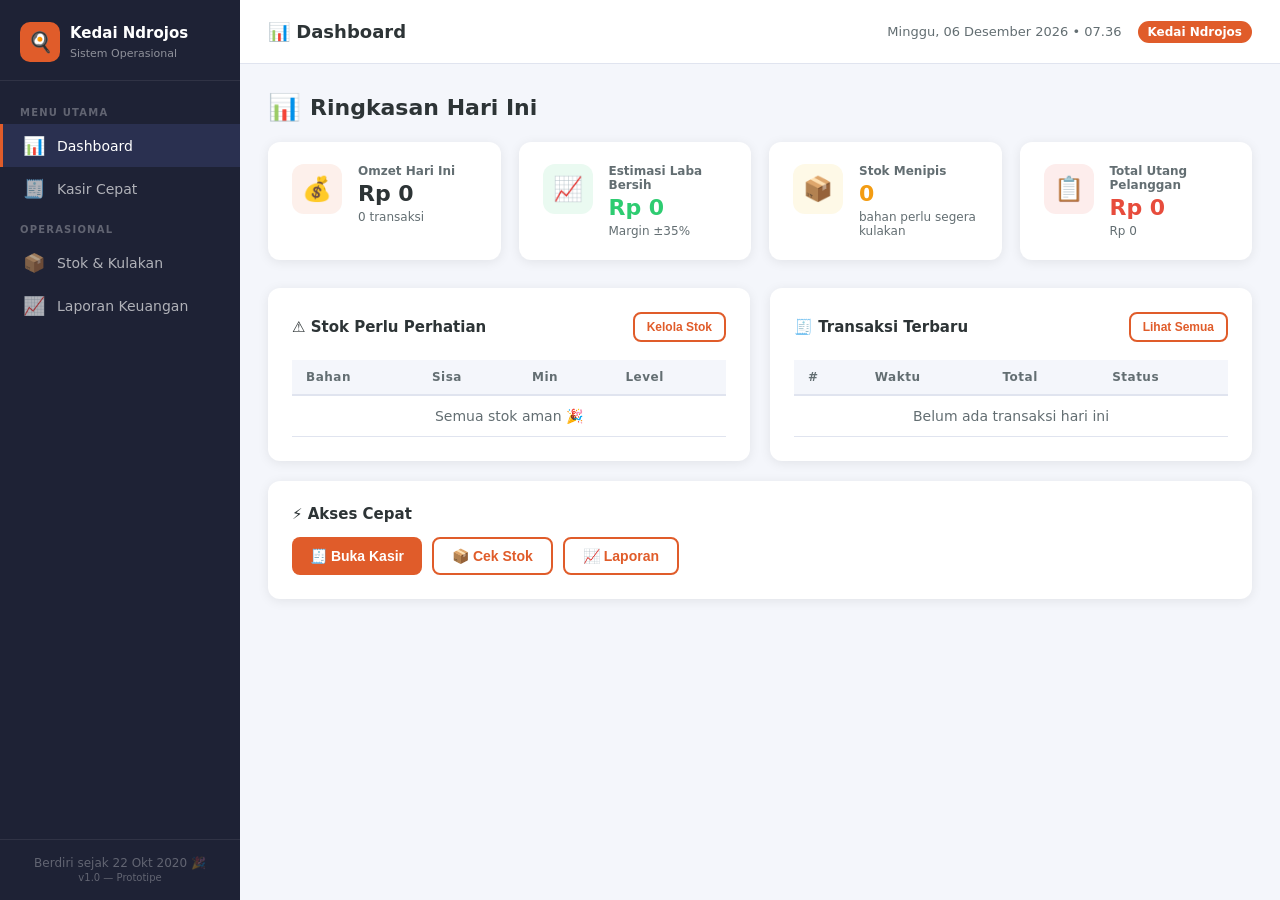
==== kedai-ndrojos/index.html @ 39121eab "init: kerangka aplikasi operasional Kedai Ndrojos" ====
<!DOCTYPE html>
<html lang="id">
<head>
  <meta charset="UTF-8">
  <meta name="viewport" content="width=device-width, initial-scale=1.0">
  <title>Kedai Ndrojos — Sistem Operasional</title>
  <link rel="stylesheet" href="css/style.css">
</head>
<body>

<!-- ══════════════════════════════════════════════════
     SIDEBAR
════════════════════════════════════════════════════ -->
<aside class="sidebar" id="sidebar">
  <div class="sidebar-logo">
    <div class="logo-icon">🍳</div>
    <div class="logo-text">
      <strong>Kedai Ndrojos</strong>
      <span>Sistem Operasional</span>
    </div>
  </div>

  <nav class="sidebar-nav">
    <div class="nav-label">Menu Utama</div>
    <div class="nav-item active" data-page="dashboard">
      <span class="icon">📊</span> Dashboard
    </div>
    <div class="nav-item" data-page="kasir">
      <span class="icon">🧾</span> Kasir Cepat
    </div>

    <div class="nav-label">Operasional</div>
    <div class="nav-item" data-page="stok">
      <span class="icon">📦</span> Stok &amp; Kulakan
    </div>
    <div class="nav-item" data-page="laporan">
      <span class="icon">📈</span> Laporan Keuangan
    </div>
  </nav>

  <div class="sidebar-footer">
    Berdiri sejak 22 Okt 2020 🎉<br>
    <small>v1.0 — Prototipe</small>
  </div>
</aside>

<!-- ══════════════════════════════════════════════════
     MAIN WRAPPER
════════════════════════════════════════════════════ -->
<div class="main-wrap">

  <!-- TOP BAR -->
  <header class="topbar">
    <div style="display:flex;align-items:center;gap:14px">
      <button class="btn-menu-toggle" id="btn-menu-toggle">☰</button>
      <span id="topbar-title" class="topbar-title">📊 Dashboard</span>
    </div>
    <div class="topbar-right">
      <span id="topbar-date" class="topbar-date"></span>
      <span class="topbar-badge">Kedai Ndrojos</span>
    </div>
  </header>

  <!-- ════════════════════════════════════════════════
       HALAMAN 1 — DASHBOARD
  ═════════════════════════════════════════════════ -->
  <main class="content">
    <div class="page active" id="page-dashboard">
      <div class="page-title"><span>📊</span> Ringkasan Hari Ini</div>

      <!-- ALERT STOK MENIPIS -->
      <div class="alert alert-warning" id="d-stok-alert" style="display:none">
        <span>⚠️</span>
        <span><strong>Stok Menipis!</strong> <span id="d-stok-alert-text"></span></span>
      </div>

      <!-- STAT CARDS -->
      <div class="stat-grid">
        <div class="stat-card">
          <div class="stat-icon" style="background:#FDF0EB">💰</div>
          <div class="stat-info">
            <div class="stat-label">Omzet Hari Ini</div>
            <div class="stat-value" id="d-omzet">Rp 0</div>
            <div class="stat-sub" id="d-jumlah-trx">0 transaksi</div>
          </div>
        </div>
        <div class="stat-card">
          <div class="stat-icon" style="background:#EAFAF1">📈</div>
          <div class="stat-info">
            <div class="stat-label">Estimasi Laba Bersih</div>
            <div class="stat-value" style="color:var(--success)" id="d-laba">Rp 0</div>
            <div class="stat-sub">Margin ±35%</div>
          </div>
        </div>
        <div class="stat-card">
          <div class="stat-icon" style="background:#FEF9E7">📦</div>
          <div class="stat-info">
            <div class="stat-label">Stok Menipis</div>
            <div class="stat-value" style="color:var(--warning)" id="d-stok-menipis">0</div>
            <div class="stat-sub">bahan perlu segera kulakan</div>
          </div>
        </div>
        <div class="stat-card">
          <div class="stat-icon" style="background:#FDEDEC">📋</div>
          <div class="stat-info">
            <div class="stat-label">Total Utang Pelanggan</div>
            <div class="stat-value" style="color:var(--danger)" id="d-utang">Rp 0</div>
            <div class="stat-sub" id="d-pengeluaran">pengeluaran: Rp 0</div>
          </div>
        </div>
      </div>

      <!-- ROW: Stok Menipis + Transaksi Terakhir -->
      <div style="display:grid;grid-template-columns:1fr 1fr;gap:20px">
        <div class="card">
          <div class="card-header">
            <span class="card-title">⚠️ Stok Perlu Perhatian</span>
            <button class="btn btn-outline btn-sm" onclick="navigateTo('stok')">Kelola Stok</button>
          </div>
          <div class="table-wrap">
            <table>
              <thead><tr><th>Bahan</th><th>Sisa</th><th>Min</th><th>Level</th></tr></thead>
              <tbody id="d-stok-tabel"></tbody>
            </table>
          </div>
        </div>

        <div class="card">
          <div class="card-header">
            <span class="card-title">🧾 Transaksi Terbaru</span>
            <button class="btn btn-outline btn-sm" onclick="navigateTo('laporan')">Lihat Semua</button>
          </div>
          <div class="table-wrap">
            <table>
              <thead><tr><th>#</th><th>Waktu</th><th>Total</th><th>Status</th></tr></thead>
              <tbody id="d-trx-tabel"></tbody>
            </table>
          </div>
        </div>
      </div>

      <!-- QUICK ACCESS -->
      <div class="card" style="margin-top:0">
        <div class="card-title" style="margin-bottom:14px">⚡ Akses Cepat</div>
        <div style="display:flex;gap:10px;flex-wrap:wrap">
          <button class="btn btn-primary" onclick="navigateTo('kasir')">🧾 Buka Kasir</button>
          <button class="btn btn-outline" onclick="navigateTo('stok')">📦 Cek Stok</button>
          <button class="btn btn-outline" onclick="navigateTo('laporan')">📈 Laporan</button>
        </div>
      </div>
    </div>

    <!-- ══════════════════════════════════════════════════
         HALAMAN 2 — KASIR CEPAT (POS)
    ═════════════════════════════════════════════════ -->
    <div class="page" id="page-kasir">
      <div class="page-title"><span>🧾</span> Kasir Cepat</div>

      <div class="pos-layout">
        <!-- Panel Menu -->
        <div>
          <div class="menu-search">
            <input type="search" id="kasir-search" class="form-control"
              placeholder="🔍 Cari menu atau kategori..."
              oninput="renderMenuGrid(this.value)">
          </div>
          <div class="menu-grid" id="menu-grid"></div>
        </div>

        <!-- Panel Order -->
        <div class="order-panel">
          <div class="order-header">
            🛒 Pesanan &nbsp;<span id="order-items-count" class="topbar-badge">0</span>
          </div>
          <div class="order-items" id="order-items">
            <p style="text-align:center;color:var(--text-muted);padding:20px;font-size:13px">Ketuk menu untuk menambah pesanan</p>
          </div>
          <div class="order-footer">
            <div class="order-row total">
              <span>Total</span>
              <span id="order-total">Rp 0</span>
            </div>

            <!-- Tombol Bayar Cepat -->
            <div style="display:flex;gap:6px;margin-bottom:10px;flex-wrap:wrap">
              <button class="btn btn-outline btn-sm quick-pay" data-val="5000">5rb</button>
              <button class="btn btn-outline btn-sm quick-pay" data-val="10000">10rb</button>
              <button class="btn btn-outline btn-sm quick-pay" data-val="20000">20rb</button>
              <button class="btn btn-outline btn-sm quick-pay" data-val="50000">50rb</button>
              <button class="btn btn-outline btn-sm quick-pay" data-val="100000">100rb</button>
            </div>

            <div class="form-group">
              <label class="form-label">Uang Diterima</label>
              <input type="number" id="input-bayar" class="form-control"
                placeholder="Masukkan nominal..." oninput="hitungKembalian()">
            </div>

            <!-- KEMBALIAN -->
            <div class="kembalian-box" id="kembalian-box">
              <div class="kembalian-label">💵 KEMBALIAN</div>
              <div class="kembalian-value" id="kembalian-value">—</div>
            </div>

            <button class="btn btn-primary btn-block btn-lg" onclick="bayar()" style="margin-bottom:8px">
              ✅ Bayar Sekarang
            </button>
            <button class="btn btn-outline btn-block" onclick="document.getElementById('modal-kasbon').classList.add('open')">
              📋 Simpan sebagai Kasbon/Utang
            </button>
          </div>
        </div>
      </div>
    </div>

    <!-- ══════════════════════════════════════════════════
         HALAMAN 3 — STOK & KULAKAN
    ═════════════════════════════════════════════════ -->
    <div class="page" id="page-stok">
      <div class="page-title"><span>📦</span> Stok &amp; Kulakan</div>

      <!-- STOK BAHAN -->
      <div class="card">
        <div class="card-header">
          <span class="card-title">🥘 Stok Bahan Dapur</span>
          <input type="search" class="form-control" style="max-width:200px"
            placeholder="Cari bahan..." oninput="renderStokTable(this.value)">
        </div>
        <div class="table-wrap">
          <table>
            <thead>
              <tr>
                <th>Bahan</th><th>Jumlah</th><th>Satuan</th>
                <th>Min Stok</th><th>Harga Beli</th><th>Status</th><th>Level</th>
              </tr>
            </thead>
            <tbody id="stok-tbody"></tbody>
          </table>
        </div>
        <p style="font-size:12px;color:var(--text-muted);margin-top:12px">
          💡 Klik angka jumlah untuk mengubah stok secara langsung. Stok berkurang otomatis saat transaksi kasir.
        </p>
      </div>

      <!-- DAFTAR UTANG/KASBON -->
      <div class="card">
        <div class="card-header">
          <span class="card-title">📋 Kasbon / Utang Pelanggan Aktif</span>
        </div>
        <div class="table-wrap">
          <table>
            <thead>
              <tr><th>Nama Pelanggan</th><th>Jumlah</th><th>Tanggal</th><th>Aksi</th></tr>
            </thead>
            <tbody id="utang-tbody"></tbody>
          </table>
        </div>
      </div>

      <!-- DAFTAR SUPPLIER / KULAKAN -->
      <div class="card">
        <div class="card-header">
          <span class="card-title">🛒 Rencana Kulakan &amp; Supplier</span>
        </div>
        <div class="table-wrap">
          <table>
            <thead>
              <tr><th>Supplier</th><th>Komoditi</th><th>Telepon</th><th>Catatan Harga</th><th>Rating</th></tr>
            </thead>
            <tbody id="supplier-tbody"></tbody>
          </table>
        </div>
        <p style="font-size:12px;color:var(--text-muted);margin-top:12px">
          💡 Data supplier bisa diperbarui untuk membandingkan harga pemasok. Edit file <code>js/data.js</code> untuk menambah supplier baru.
        </p>
      </div>
    </div>

    <!-- ══════════════════════════════════════════════════
         HALAMAN 4 — LAPORAN KEUANGAN
    ═════════════════════════════════════════════════ -->
    <div class="page" id="page-laporan">
      <div class="page-title"><span>📈</span> Laporan Keuangan</div>

      <!-- RINGKASAN TOTAL -->
      <div class="stat-grid" style="margin-bottom:20px">
        <div class="stat-card">
          <div class="stat-icon" style="background:#EAFAF1">💰</div>
          <div class="stat-info">
            <div class="stat-label">Total Pemasukan</div>
            <div class="stat-value" style="color:var(--success)" id="lap-masuk">Rp 0</div>
          </div>
        </div>
        <div class="stat-card">
          <div class="stat-icon" style="background:#FDEDEC">🧾</div>
          <div class="stat-info">
            <div class="stat-label">Total Pengeluaran</div>
            <div class="stat-value" style="color:var(--danger)" id="lap-keluar">Rp 0</div>
          </div>
        </div>
        <div class="stat-card">
          <div class="stat-icon" style="background:#FEF9E7">📋</div>
          <div class="stat-info">
            <div class="stat-label">Total Piutang Belum Lunas</div>
            <div class="stat-value" style="color:var(--warning)" id="lap-piutang">Rp 0</div>
          </div>
        </div>
        <div class="stat-card">
          <div class="stat-icon" style="background:#EBF5FB">🗑️</div>
          <div class="stat-info">
            <div class="stat-label">Kerugian / Bahan Terbuang</div>
            <div class="stat-value" style="color:var(--info)" id="lap-kerugian">Rp 0</div>
          </div>
        </div>
      </div>

      <!-- Laba bersih highlight -->
      <div class="card" style="text-align:center;padding:28px;margin-bottom:20px">
        <div style="font-size:14px;color:var(--text-muted);font-weight:600;margin-bottom:8px">LABA BERSIH KUMULATIF</div>
        <div style="font-size:40px;font-weight:900" id="lap-laba">Rp 0</div>
        <div style="font-size:13px;color:var(--text-muted);margin-top:6px">Pemasukan − Pengeluaran − Kerugian</div>
      </div>

      <!-- INPUT PENGELUARAN -->
      <div style="display:grid;grid-template-columns:1fr 1fr;gap:20px">
        <div class="card">
          <div class="card-title" style="margin-bottom:16px">➕ Catat Pengeluaran / Kulakan</div>
          <div class="form-group">
            <label class="form-label">Nama Pengeluaran</label>
            <input type="text" id="keluar-nama" class="form-control" placeholder="Misal: Beli beras 10kg">
          </div>
          <div class="form-group">
            <label class="form-label">Jumlah (Rp)</label>
            <input type="number" id="keluar-jumlah" class="form-control" placeholder="120000">
          </div>
          <div class="form-group">
            <label class="form-label">Keterangan</label>
            <input type="text" id="keluar-ket" class="form-control" placeholder="Optional">
          </div>
          <button class="btn btn-primary btn-block" onclick="tambahPengeluaran()">💾 Simpan Pengeluaran</button>

          <div style="margin-top:18px">
            <div class="card-title" style="margin-bottom:12px;font-size:13px">📋 Riwayat Pengeluaran</div>
            <div class="table-wrap">
              <table>
                <thead><tr><th>Tanggal</th><th>Nama</th><th>Ket</th><th>Jumlah</th></tr></thead>
                <tbody id="lap-keluar-tbody"></tbody>
              </table>
            </div>
          </div>
        </div>

        <!-- INPUT KERUGIAN -->
        <div class="card">
          <div class="card-title" style="margin-bottom:16px">🗑️ Catat Kerugian / Bahan Terbuang</div>
          <div class="form-group">
            <label class="form-label">Nama Bahan / Kejadian</label>
            <input type="text" id="buang-nama" class="form-control" placeholder="Misal: Nasi sisa basi">
          </div>
          <div class="form-group">
            <label class="form-label">Estimasi Kerugian (Rp)</label>
            <input type="number" id="buang-jumlah" class="form-control" placeholder="20000">
          </div>
          <div class="form-group">
            <label class="form-label">Keterangan</label>
            <input type="text" id="buang-ket" class="form-control" placeholder="Optional">
          </div>
          <button class="btn btn-danger btn-block" onclick="tambahKerugian()">🗑️ Catat Kerugian</button>

          <div style="margin-top:18px">
            <div class="card-title" style="margin-bottom:12px;font-size:13px">📋 Riwayat Kerugian</div>
            <div class="table-wrap">
              <table>
                <thead><tr><th>Tanggal</th><th>Nama</th><th>Ket</th><th>Jumlah</th></tr></thead>
                <tbody id="lap-kerugian-tbody"></tbody>
              </table>
            </div>
          </div>
        </div>
      </div>

      <!-- RIWAYAT TRANSAKSI -->
      <div class="card" style="margin-top:4px">
        <div class="card-header">
          <span class="card-title">🧾 Riwayat Semua Transaksi</span>
        </div>
        <div class="table-wrap">
          <table>
            <thead>
              <tr><th>#</th><th>Waktu</th><th>Item</th><th>Total</th><th>Status</th></tr>
            </thead>
            <tbody id="lap-trx-tbody"></tbody>
          </table>
        </div>
      </div>
    </div>

  </main><!-- end .content -->
</div><!-- end .main-wrap -->

<!-- ══════════════════════════════════════════════════
     MODAL — KASBON / UTANG
════════════════════════════════════════════════════ -->
<div class="modal-overlay" id="modal-kasbon">
  <div class="modal">
    <div class="modal-title">📋 Simpan sebagai Kasbon / Utang</div>
    <p style="font-size:14px;color:var(--text-muted);margin-bottom:18px">
      Pesanan akan dicatat sebagai utang pelanggan dan bisa ditandai lunas di menu Stok &amp; Kulakan.
    </p>
    <div class="form-group">
      <label class="form-label">Nama Pelanggan</label>
      <input type="text" id="kasbon-nama" class="form-control" placeholder="Misal: Pak Budi">
    </div>
    <div class="modal-actions">
      <button class="btn btn-outline" onclick="document.getElementById('modal-kasbon').classList.remove('open')">Batal</button>
      <button class="btn btn-primary" onclick="simpanKasbon()">💾 Simpan Kasbon</button>
    </div>
  </div>
</div>

<!-- TOAST CONTAINER -->
<div id="toast-container"></div>

<script src="js/data.js"></script>
<script src="js/app.js"></script>
</body>
</html>
---- kedai-ndrojos/css/style.css ----
/* =============================================
   KEDAI NDROJOS — Global Stylesheet
   ============================================= */

:root {
  --primary:       #E05C2A;
  --primary-dark:  #B8481F;
  --primary-light: #FDF0EB;
  --accent:        #F5A623;
  --success:       #2ECC71;
  --danger:        #E74C3C;
  --warning:       #F39C12;
  --info:          #3498DB;
  --dark:          #1A1A2E;
  --sidebar-bg:    #1E2235;
  --sidebar-hover: #2A3050;
  --bg:            #F4F6FB;
  --card:          #FFFFFF;
  --text:          #2D3436;
  --text-muted:    #636E72;
  --border:        #E0E4EF;
  --shadow:        0 2px 12px rgba(0,0,0,0.08);
  --shadow-hover:  0 6px 24px rgba(0,0,0,0.13);
  --radius:        12px;
  --radius-sm:     8px;
  --sidebar-w:     240px;
  --header-h:      64px;
  --transition:    all 0.2s ease;
}

*, *::before, *::after { box-sizing: border-box; margin: 0; padding: 0; }

body {
  font-family: 'Segoe UI', system-ui, sans-serif;
  background: var(--bg);
  color: var(--text);
  min-height: 100vh;
  display: flex;
}

a { text-decoration: none; color: inherit; }

/* ── SIDEBAR ── */
.sidebar {
  width: var(--sidebar-w);
  background: var(--sidebar-bg);
  min-height: 100vh;
  position: fixed;
  top: 0; left: 0;
  display: flex;
  flex-direction: column;
  z-index: 100;
  transition: var(--transition);
}

.sidebar-logo {
  display: flex;
  align-items: center;
  gap: 10px;
  padding: 22px 20px 18px;
  border-bottom: 1px solid rgba(255,255,255,0.08);
}
.sidebar-logo .logo-icon {
  width: 40px; height: 40px;
  background: var(--primary);
  border-radius: 10px;
  display: flex; align-items: center; justify-content: center;
  font-size: 20px;
}
.sidebar-logo .logo-text { color: #fff; }
.sidebar-logo .logo-text strong { display: block; font-size: 15px; line-height: 1.2; }
.sidebar-logo .logo-text span { font-size: 11px; color: rgba(255,255,255,0.5); }

.sidebar-nav { flex: 1; padding: 12px 0; overflow-y: auto; }

.nav-label {
  font-size: 10px;
  font-weight: 700;
  letter-spacing: 1.2px;
  text-transform: uppercase;
  color: rgba(255,255,255,0.3);
  padding: 14px 20px 6px;
}

.nav-item {
  display: flex;
  align-items: center;
  gap: 12px;
  padding: 11px 20px;
  color: rgba(255,255,255,0.65);
  font-size: 14px;
  font-weight: 500;
  cursor: pointer;
  border-left: 3px solid transparent;
  transition: var(--transition);
}
.nav-item:hover, .nav-item.active {
  background: var(--sidebar-hover);
  color: #fff;
  border-left-color: var(--primary);
}
.nav-item .icon { font-size: 18px; width: 22px; text-align: center; }

.sidebar-footer {
  padding: 16px 20px;
  border-top: 1px solid rgba(255,255,255,0.08);
  font-size: 12px;
  color: rgba(255,255,255,0.3);
  text-align: center;
}

/* ── MAIN LAYOUT ── */
.main-wrap {
  margin-left: var(--sidebar-w);
  flex: 1;
  display: flex;
  flex-direction: column;
  min-height: 100vh;
}

/* ── TOP HEADER ── */
.topbar {
  height: var(--header-h);
  background: var(--card);
  border-bottom: 1px solid var(--border);
  display: flex;
  align-items: center;
  justify-content: space-between;
  padding: 0 28px;
  position: sticky;
  top: 0;
  z-index: 90;
}
.topbar-title { font-size: 18px; font-weight: 700; }
.topbar-right { display: flex; align-items: center; gap: 16px; }
.topbar-date { font-size: 13px; color: var(--text-muted); }
.topbar-badge {
  background: var(--primary);
  color: #fff;
  font-size: 12px;
  font-weight: 600;
  padding: 4px 10px;
  border-radius: 20px;
}
.btn-menu-toggle {
  display: none;
  background: none; border: none;
  font-size: 22px; cursor: pointer; color: var(--text);
}

/* ── CONTENT AREA ── */
.content { padding: 28px; flex: 1; }
.page { display: none; }
.page.active { display: block; }
.page-title {
  font-size: 22px; font-weight: 800;
  margin-bottom: 20px;
  display: flex; align-items: center; gap: 10px;
}
.page-title span { font-size: 26px; }

/* ── STAT CARDS ── */
.stat-grid {
  display: grid;
  grid-template-columns: repeat(auto-fit, minmax(200px, 1fr));
  gap: 18px;
  margin-bottom: 28px;
}
.stat-card {
  background: var(--card);
  border-radius: var(--radius);
  padding: 22px 24px;
  box-shadow: var(--shadow);
  display: flex;
  align-items: flex-start;
  gap: 16px;
  transition: var(--transition);
}
.stat-card:hover { box-shadow: var(--shadow-hover); transform: translateY(-2px); }
.stat-icon {
  width: 50px; height: 50px;
  border-radius: 12px;
  display: flex; align-items: center; justify-content: center;
  font-size: 24px;
  flex-shrink: 0;
}
.stat-info {}
.stat-label { font-size: 12px; color: var(--text-muted); font-weight: 600; margin-bottom: 4px; }
.stat-value { font-size: 22px; font-weight: 800; line-height: 1.1; }
.stat-sub { font-size: 12px; color: var(--text-muted); margin-top: 4px; }
.stat-trend { font-size: 12px; font-weight: 600; }
.stat-trend.up { color: var(--success); }
.stat-trend.down { color: var(--danger); }

/* ── CARDS ── */
.card {
  background: var(--card);
  border-radius: var(--radius);
  padding: 24px;
  box-shadow: var(--shadow);
  margin-bottom: 20px;
}
.card-header {
  display: flex;
  align-items: center;
  justify-content: space-between;
  margin-bottom: 18px;
}
.card-title { font-size: 15px; font-weight: 700; }

/* ── BADGES ── */
.badge {
  display: inline-block;
  padding: 3px 10px;
  border-radius: 20px;
  font-size: 11px;
  font-weight: 700;
}
.badge-success { background: #EAFAF1; color: var(--success); }
.badge-danger  { background: #FDEDEC; color: var(--danger); }
.badge-warning { background: #FEF9E7; color: var(--warning); }
.badge-info    { background: #EBF5FB; color: var(--info); }
.badge-primary { background: var(--primary-light); color: var(--primary); }

/* ── BUTTONS ── */
.btn {
  display: inline-flex;
  align-items: center;
  gap: 6px;
  padding: 9px 18px;
  border-radius: var(--radius-sm);
  font-size: 14px;
  font-weight: 600;
  border: none;
  cursor: pointer;
  transition: var(--transition);
}
.btn-primary { background: var(--primary); color: #fff; }
.btn-primary:hover { background: var(--primary-dark); }
.btn-success { background: var(--success); color: #fff; }
.btn-success:hover { background: #27ae60; }
.btn-danger  { background: var(--danger); color: #fff; }
.btn-danger:hover { background: #c0392b; }
.btn-outline {
  background: transparent;
  border: 2px solid var(--primary);
  color: var(--primary);
}
.btn-outline:hover { background: var(--primary-light); }
.btn-sm { padding: 6px 12px; font-size: 12px; }
.btn-lg { padding: 13px 28px; font-size: 16px; }
.btn-block { width: 100%; justify-content: center; }

/* ── FORM ── */
.form-group { margin-bottom: 16px; }
.form-label { display: block; font-size: 13px; font-weight: 600; margin-bottom: 6px; color: var(--text-muted); }
.form-control {
  width: 100%;
  padding: 10px 14px;
  border: 2px solid var(--border);
  border-radius: var(--radius-sm);
  font-size: 14px;
  font-family: inherit;
  color: var(--text);
  background: #fff;
  transition: var(--transition);
}
.form-control:focus { outline: none; border-color: var(--primary); box-shadow: 0 0 0 3px rgba(224,92,42,0.1); }

/* ── TABLE ── */
.table-wrap { overflow-x: auto; }
table { width: 100%; border-collapse: collapse; font-size: 14px; }
thead th {
  text-align: left;
  padding: 10px 14px;
  background: var(--bg);
  font-size: 12px;
  font-weight: 700;
  letter-spacing: 0.5px;
  color: var(--text-muted);
  border-bottom: 2px solid var(--border);
}
tbody td { padding: 12px 14px; border-bottom: 1px solid var(--border); vertical-align: middle; }
tbody tr:hover { background: var(--bg); }

/* ── POS GRID ── */
.pos-layout {
  display: grid;
  grid-template-columns: 1fr 360px;
  gap: 20px;
  align-items: start;
}
.menu-search { margin-bottom: 16px; }
.menu-grid {
  display: grid;
  grid-template-columns: repeat(auto-fill, minmax(130px, 1fr));
  gap: 12px;
  max-height: calc(100vh - 240px);
  overflow-y: auto;
  padding-right: 4px;
}
.menu-item {
  background: var(--card);
  border: 2px solid var(--border);
  border-radius: var(--radius);
  padding: 14px 10px;
  text-align: center;
  cursor: pointer;
  transition: var(--transition);
  user-select: none;
}
.menu-item:hover { border-color: var(--primary); background: var(--primary-light); }
.menu-item:active { transform: scale(0.96); }
.menu-item .menu-emoji { font-size: 30px; margin-bottom: 6px; }
.menu-item .menu-name { font-size: 13px; font-weight: 600; margin-bottom: 3px; }
.menu-item .menu-price { font-size: 12px; color: var(--primary); font-weight: 700; }
.menu-item.out-of-stock { opacity: 0.4; cursor: not-allowed; }

/* ── CART / ORDER PANEL ── */
.order-panel {
  background: var(--card);
  border-radius: var(--radius);
  box-shadow: var(--shadow);
  display: flex;
  flex-direction: column;
  position: sticky;
  top: calc(var(--header-h) + 20px);
  max-height: calc(100vh - var(--header-h) - 56px);
  overflow: hidden;
}
.order-header {
  padding: 18px 20px;
  border-bottom: 1px solid var(--border);
  font-weight: 700;
  font-size: 15px;
}
.order-items {
  flex: 1;
  overflow-y: auto;
  padding: 12px;
}
.order-item {
  display: flex;
  align-items: center;
  gap: 10px;
  padding: 9px 0;
  border-bottom: 1px solid var(--border);
}
.order-item-info { flex: 1; }
.order-item-name { font-size: 13px; font-weight: 600; }
.order-item-price { font-size: 12px; color: var(--text-muted); }
.qty-ctrl {
  display: flex;
  align-items: center;
  gap: 6px;
}
.qty-btn {
  width: 26px; height: 26px;
  border-radius: 50%;
  border: 2px solid var(--border);
  background: #fff;
  font-size: 16px;
  cursor: pointer;
  display: flex; align-items: center; justify-content: center;
  font-weight: 700;
  color: var(--primary);
  transition: var(--transition);
}
.qty-btn:hover { background: var(--primary); color: #fff; border-color: var(--primary); }
.qty-num { font-weight: 700; min-width: 20px; text-align: center; }

.order-footer { padding: 16px; border-top: 2px solid var(--border); }
.order-row {
  display: flex;
  justify-content: space-between;
  font-size: 14px;
  margin-bottom: 8px;
}
.order-row.total {
  font-size: 18px;
  font-weight: 800;
  color: var(--primary);
  margin-bottom: 14px;
}

/* ── KEMBALIAN CALC ── */
.kembalian-box {
  background: var(--primary-light);
  border: 2px solid var(--primary);
  border-radius: var(--radius-sm);
  padding: 10px 14px;
  margin-bottom: 12px;
}
.kembalian-label { font-size: 11px; font-weight: 700; color: var(--primary); margin-bottom: 4px; }
.kembalian-value { font-size: 22px; font-weight: 900; color: var(--primary); }

/* ── PROGRESS BAR ── */
.progress-wrap { background: var(--border); border-radius: 99px; height: 8px; overflow: hidden; }
.progress-bar { height: 100%; border-radius: 99px; transition: width 0.4s; }
.progress-bar.success { background: var(--success); }
.progress-bar.warning { background: var(--warning); }
.progress-bar.danger  { background: var(--danger); }

/* ── MODAL ── */
.modal-overlay {
  display: none;
  position: fixed; inset: 0;
  background: rgba(0,0,0,0.5);
  z-index: 999;
  align-items: center;
  justify-content: center;
}
.modal-overlay.open { display: flex; }
.modal {
  background: var(--card);
  border-radius: var(--radius);
  padding: 28px;
  width: 90%;
  max-width: 440px;
  box-shadow: 0 20px 60px rgba(0,0,0,0.2);
  animation: popIn 0.2s ease;
}
@keyframes popIn {
  from { transform: scale(0.9); opacity: 0; }
  to   { transform: scale(1);   opacity: 1; }
}
.modal-title { font-size: 18px; font-weight: 800; margin-bottom: 20px; }
.modal-actions { display: flex; gap: 10px; justify-content: flex-end; margin-top: 24px; }

/* ── TOAST ── */
#toast-container { position: fixed; bottom: 24px; right: 24px; z-index: 9999; display: flex; flex-direction: column; gap: 10px; }
.toast {
  background: var(--dark);
  color: #fff;
  padding: 12px 20px;
  border-radius: var(--radius-sm);
  font-size: 14px;
  font-weight: 600;
  box-shadow: var(--shadow-hover);
  animation: slideUp 0.3s ease;
  display: flex; align-items: center; gap: 10px;
}
.toast.success { background: var(--success); }
.toast.danger  { background: var(--danger); }
.toast.warning { background: var(--warning); color: var(--text); }
@keyframes slideUp { from { transform: translateY(20px); opacity: 0; } to { transform: translateY(0); opacity: 1; } }

/* ── ALERT ── */
.alert {
  padding: 12px 16px;
  border-radius: var(--radius-sm);
  font-size: 14px;
  font-weight: 500;
  margin-bottom: 16px;
  display: flex; align-items: center; gap: 10px;
}
.alert-warning { background: #FEF9E7; border-left: 4px solid var(--warning); color: #7D6608; }
.alert-danger  { background: #FDEDEC; border-left: 4px solid var(--danger);  color: #922B21; }
.alert-success { background: #EAFAF1; border-left: 4px solid var(--success); color: #1D6A39; }

/* ── RESPONSIVE ── */
@media (max-width: 900px) {
  .sidebar { transform: translateX(-100%); }
  .sidebar.open { transform: translateX(0); }
  .main-wrap { margin-left: 0; }
  .btn-menu-toggle { display: flex; }
  .pos-layout { grid-template-columns: 1fr; }
  .order-panel { position: static; max-height: none; }
  .stat-grid { grid-template-columns: 1fr 1fr; }
}
@media (max-width: 540px) {
  .stat-grid { grid-template-columns: 1fr; }
  .content { padding: 16px; }
}
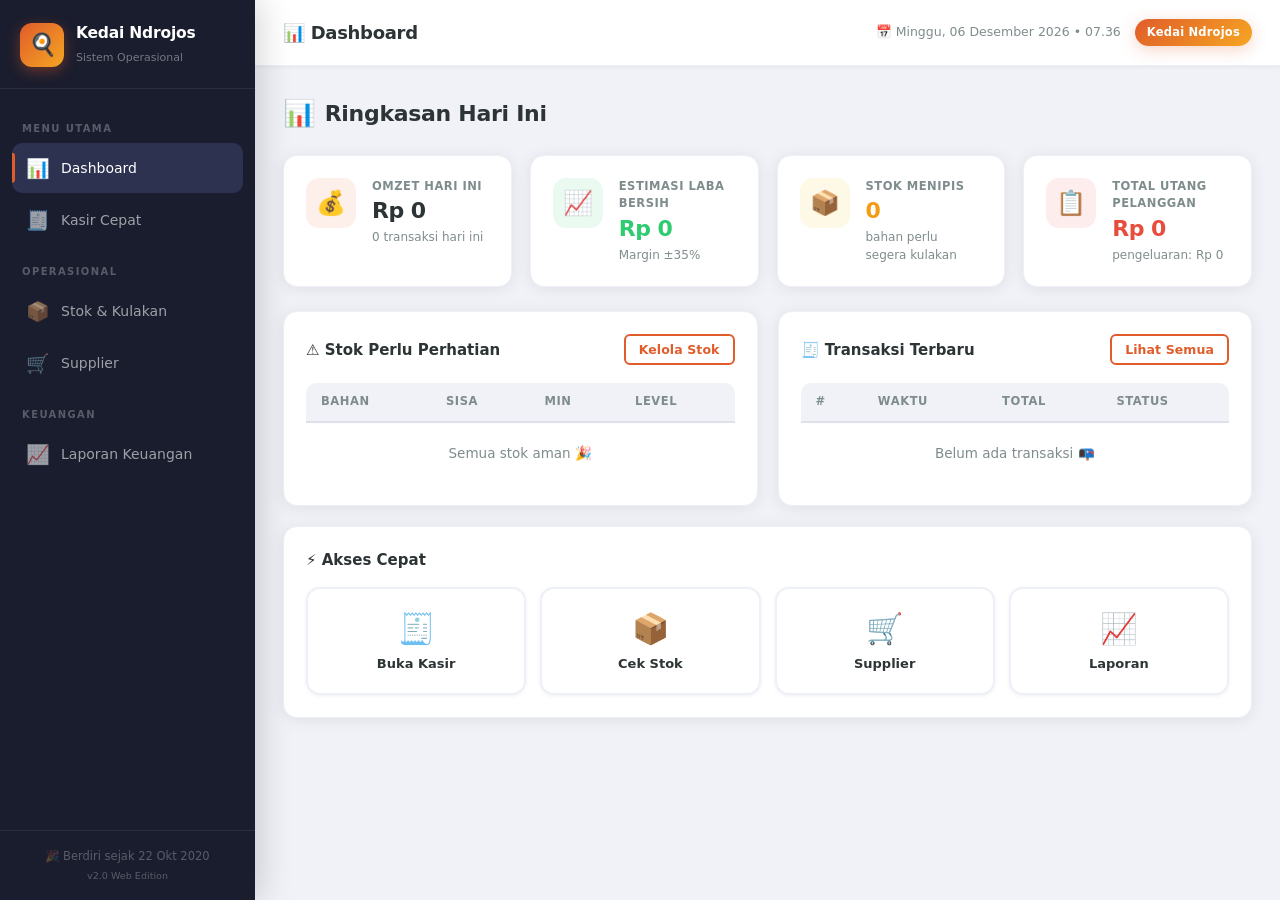
==== commit 17ad756b: "feat(web): buat versi web Kedai Ndrojos di branch coba-web" ====
--- a/kedai-ndrojos/index.html
+++ b/kedai-ndrojos/index.html
@@ -2,15 +2,24 @@
 <html lang="id">
 <head>
   <meta charset="UTF-8">
-  <meta name="viewport" content="width=device-width, initial-scale=1.0">
+  <meta name="viewport" content="width=device-width, initial-scale=1.0, maximum-scale=1.0">
+  <meta name="description" content="Kedai Ndrojos — Sistem Operasional Kasir, Stok, dan Laporan Keuangan">
+  <meta name="theme-color" content="#E05C2A">
+  <meta name="apple-mobile-web-app-capable" content="yes">
+  <meta name="apple-mobile-web-app-status-bar-style" content="default">
   <title>Kedai Ndrojos — Sistem Operasional</title>
   <link rel="stylesheet" href="css/style.css">
 </head>
 <body>
 
-<!-- ══════════════════════════════════════════════════
+<!-- ══════════════════════════════════════════
+     SIDEBAR OVERLAY (Mobile)
+══════════════════════════════════════════ -->
+<div class="sidebar-overlay" id="sidebar-overlay"></div>
+
+<!-- ══════════════════════════════════════════
      SIDEBAR
-════════════════════════════════════════════════════ -->
+══════════════════════════════════════════ -->
 <aside class="sidebar" id="sidebar">
   <div class="sidebar-logo">
     <div class="logo-icon">🍳</div>
@@ -18,10 +27,11 @@
       <strong>Kedai Ndrojos</strong>
       <span>Sistem Operasional</span>
     </div>
+    <button class="sidebar-close-btn" id="btn-sidebar-close" title="Tutup Menu">✕</button>
   </div>
 
   <nav class="sidebar-nav">
-    <div class="nav-label">Menu Utama</div>
+    <div class="nav-section-label">Menu Utama</div>
     <div class="nav-item active" data-page="dashboard">
       <span class="icon">📊</span> Dashboard
     </div>
@@ -29,48 +39,53 @@
       <span class="icon">🧾</span> Kasir Cepat
     </div>
 
-    <div class="nav-label">Operasional</div>
+    <div class="nav-section-label">Operasional</div>
     <div class="nav-item" data-page="stok">
       <span class="icon">📦</span> Stok &amp; Kulakan
     </div>
+    <div class="nav-item" data-page="supplier">
+      <span class="icon">🛒</span> Supplier
+    </div>
+
+    <div class="nav-section-label">Keuangan</div>
     <div class="nav-item" data-page="laporan">
       <span class="icon">📈</span> Laporan Keuangan
     </div>
   </nav>
 
   <div class="sidebar-footer">
-    Berdiri sejak 22 Okt 2020 🎉<br>
-    <small>v1.0 — Prototipe</small>
+    🎉 Berdiri sejak 22 Okt 2020<br>
+    <small>v2.0 Web Edition</small>
   </div>
 </aside>
 
-<!-- ══════════════════════════════════════════════════
+<!-- ══════════════════════════════════════════
      MAIN WRAPPER
-════════════════════════════════════════════════════ -->
+══════════════════════════════════════════ -->
 <div class="main-wrap">
 
   <!-- TOP BAR -->
   <header class="topbar">
-    <div style="display:flex;align-items:center;gap:14px">
-      <button class="btn-menu-toggle" id="btn-menu-toggle">☰</button>
+    <div class="topbar-left">
+      <button class="btn-menu-toggle" id="btn-menu-toggle" title="Buka Menu">☰</button>
       <span id="topbar-title" class="topbar-title">📊 Dashboard</span>
     </div>
     <div class="topbar-right">
-      <span id="topbar-date" class="topbar-date"></span>
+      <span id="topbar-date" class="topbar-date">📅 </span>
       <span class="topbar-badge">Kedai Ndrojos</span>
     </div>
   </header>
 
-  <!-- ════════════════════════════════════════════════
+  <!-- ════════════════════════════════════════
        HALAMAN 1 — DASHBOARD
-  ═════════════════════════════════════════════════ -->
+  ══════════════════════════════════════════ -->
   <main class="content">
     <div class="page active" id="page-dashboard">
       <div class="page-title"><span>📊</span> Ringkasan Hari Ini</div>
 
       <!-- ALERT STOK MENIPIS -->
       <div class="alert alert-warning" id="d-stok-alert" style="display:none">
-        <span>⚠️</span>
+        <span class="alert-icon">⚠️</span>
         <span><strong>Stok Menipis!</strong> <span id="d-stok-alert-text"></span></span>
       </div>
 
@@ -111,7 +126,7 @@
       </div>
 
       <!-- ROW: Stok Menipis + Transaksi Terakhir -->
-      <div style="display:grid;grid-template-columns:1fr 1fr;gap:20px">
+      <div class="two-col">
         <div class="card">
           <div class="card-header">
             <span class="card-title">⚠️ Stok Perlu Perhatian</span>
@@ -141,39 +156,65 @@
 
       <!-- QUICK ACCESS -->
       <div class="card" style="margin-top:0">
-        <div class="card-title" style="margin-bottom:14px">⚡ Akses Cepat</div>
-        <div style="display:flex;gap:10px;flex-wrap:wrap">
-          <button class="btn btn-primary" onclick="navigateTo('kasir')">🧾 Buka Kasir</button>
-          <button class="btn btn-outline" onclick="navigateTo('stok')">📦 Cek Stok</button>
-          <button class="btn btn-outline" onclick="navigateTo('laporan')">📈 Laporan</button>
-        </div>
-      </div>
-    </div>
-
-    <!-- ══════════════════════════════════════════════════
+        <div class="card-title" style="margin-bottom:16px">⚡ Akses Cepat</div>
+        <div class="quick-access-grid">
+          <button class="quick-access-btn" onclick="navigateTo('kasir')">
+            <span class="qa-icon">🧾</span>
+            <span class="qa-label">Buka Kasir</span>
+          </button>
+          <button class="quick-access-btn" onclick="navigateTo('stok')">
+            <span class="qa-icon">📦</span>
+            <span class="qa-label">Cek Stok</span>
+          </button>
+          <button class="quick-access-btn" onclick="navigateTo('supplier')">
+            <span class="qa-icon">🛒</span>
+            <span class="qa-label">Supplier</span>
+          </button>
+          <button class="quick-access-btn" onclick="navigateTo('laporan')">
+            <span class="qa-icon">📈</span>
+            <span class="qa-label">Laporan</span>
+          </button>
+        </div>
+      </div>
+    </div>
+
+    <!-- ══════════════════════════════════════════
          HALAMAN 2 — KASIR CEPAT (POS)
-    ═════════════════════════════════════════════════ -->
+    ══════════════════════════════════════════ -->
     <div class="page" id="page-kasir">
       <div class="page-title"><span>🧾</span> Kasir Cepat</div>
 
       <div class="pos-layout">
         <!-- Panel Menu -->
         <div>
+          <!-- Filter Kategori -->
+          <div class="menu-filter-bar" id="kategori-filter">
+            <button class="filter-chip active" data-kategori="">Semua</button>
+          </div>
+          <!-- Search -->
           <div class="menu-search">
             <input type="search" id="kasir-search" class="form-control"
-              placeholder="🔍 Cari menu atau kategori..."
+              placeholder="Cari menu atau kategori..."
               oninput="renderMenuGrid(this.value)">
           </div>
+          <!-- Grid Menu -->
           <div class="menu-grid" id="menu-grid"></div>
         </div>
 
         <!-- Panel Order -->
         <div class="order-panel">
           <div class="order-header">
-            🛒 Pesanan &nbsp;<span id="order-items-count" class="topbar-badge">0</span>
+            <div class="order-header-left">
+              <span>🛒 Pesanan</span>
+              <span id="order-items-count" class="topbar-badge">0</span>
+            </div>
+            <button class="btn btn-ghost btn-sm" onclick="clearCart()" title="Bersihkan keranjang">🗑</button>
           </div>
           <div class="order-items" id="order-items">
-            <p style="text-align:center;color:var(--text-muted);padding:20px;font-size:13px">Ketuk menu untuk menambah pesanan</p>
+            <div class="order-empty">
+              <span class="empty-icon">🛒</span>
+              Ketuk menu untuk menambah pesanan
+            </div>
           </div>
           <div class="order-footer">
             <div class="order-row total">
@@ -182,15 +223,15 @@
             </div>
 
             <!-- Tombol Bayar Cepat -->
-            <div style="display:flex;gap:6px;margin-bottom:10px;flex-wrap:wrap">
-              <button class="btn btn-outline btn-sm quick-pay" data-val="5000">5rb</button>
-              <button class="btn btn-outline btn-sm quick-pay" data-val="10000">10rb</button>
-              <button class="btn btn-outline btn-sm quick-pay" data-val="20000">20rb</button>
-              <button class="btn btn-outline btn-sm quick-pay" data-val="50000">50rb</button>
-              <button class="btn btn-outline btn-sm quick-pay" data-val="100000">100rb</button>
-            </div>
-
-            <div class="form-group">
+            <div class="quick-pay-row">
+              <button class="quick-pay" data-val="5000">5rb</button>
+              <button class="quick-pay" data-val="10000">10rb</button>
+              <button class="quick-pay" data-val="20000">20rb</button>
+              <button class="quick-pay" data-val="50000">50rb</button>
+              <button class="quick-pay" data-val="100000">100rb</button>
+            </div>
+
+            <div class="form-group" style="margin-bottom:10px">
               <label class="form-label">Uang Diterima</label>
               <input type="number" id="input-bayar" class="form-control"
                 placeholder="Masukkan nominal..." oninput="hitungKembalian()">
@@ -202,7 +243,7 @@
               <div class="kembalian-value" id="kembalian-value">—</div>
             </div>
 
-            <button class="btn btn-primary btn-block btn-lg" onclick="bayar()" style="margin-bottom:8px">
+            <button class="btn btn-primary btn-block btn-lg" onclick="bayar()">
               ✅ Bayar Sekarang
             </button>
             <button class="btn btn-outline btn-block" onclick="document.getElementById('modal-kasbon').classList.add('open')">
@@ -213,16 +254,19 @@
       </div>
     </div>
 
-    <!-- ══════════════════════════════════════════════════
+    <!-- ══════════════════════════════════════════
          HALAMAN 3 — STOK & KULAKAN
-    ═════════════════════════════════════════════════ -->
+    ══════════════════════════════════════════ -->
     <div class="page" id="page-stok">
       <div class="page-title"><span>📦</span> Stok &amp; Kulakan</div>
 
       <!-- STOK BAHAN -->
       <div class="card">
         <div class="card-header">
-          <span class="card-title">🥘 Stok Bahan Dapur</span>
+          <div>
+            <div class="card-title">🥘 Stok Bahan Dapur</div>
+            <div class="card-subtitle">Klik angka jumlah untuk mengubah stok langsung</div>
+          </div>
           <input type="search" class="form-control" style="max-width:200px"
             placeholder="Cari bahan..." oninput="renderStokTable(this.value)">
         </div>
@@ -237,9 +281,43 @@
             <tbody id="stok-tbody"></tbody>
           </table>
         </div>
-        <p style="font-size:12px;color:var(--text-muted);margin-top:12px">
-          💡 Klik angka jumlah untuk mengubah stok secara langsung. Stok berkurang otomatis saat transaksi kasir.
-        </p>
+        <div class="alert alert-info mt-12" style="margin-bottom:0">
+          <span class="alert-icon">💡</span>
+          <span>Stok berkurang otomatis setiap transaksi kasir. Gunakan form input manual untuk koreksi stok setelah kulakan.</span>
+        </div>
+      </div>
+
+      <!-- KULAKAN CEPAT -->
+      <div class="card">
+        <div class="card-header">
+          <div>
+            <div class="card-title">➕ Tambah Stok / Kulakan</div>
+            <div class="card-subtitle">Catat pembelian bahan secara cepat</div>
+          </div>
+        </div>
+        <div class="two-col">
+          <div>
+            <div class="form-group">
+              <label class="form-label">Pilih Bahan</label>
+              <select id="kulakan-bahan" class="form-control"></select>
+            </div>
+            <div class="form-group">
+              <label class="form-label">Jumlah Tambah</label>
+              <input type="number" id="kulakan-jumlah" class="form-control" placeholder="Misal: 10" min="0">
+            </div>
+          </div>
+          <div>
+            <div class="form-group">
+              <label class="form-label">Harga Beli Total (Rp)</label>
+              <input type="number" id="kulakan-harga" class="form-control" placeholder="Misal: 120000" min="0">
+            </div>
+            <div class="form-group">
+              <label class="form-label">Keterangan</label>
+              <input type="text" id="kulakan-ket" class="form-control" placeholder="Optional">
+            </div>
+          </div>
+        </div>
+        <button class="btn btn-primary" onclick="tambahKulakan()">📦 Tambah Stok &amp; Catat Pengeluaran</button>
       </div>
 
       <!-- DAFTAR UTANG/KASBON -->
@@ -256,32 +334,47 @@
           </table>
         </div>
       </div>
-
-      <!-- DAFTAR SUPPLIER / KULAKAN -->
+    </div>
+
+    <!-- ══════════════════════════════════════════
+         HALAMAN 4 — SUPPLIER
+    ══════════════════════════════════════════ -->
+    <div class="page" id="page-supplier">
+      <div class="page-title"><span>🛒</span> Supplier &amp; Kulakan</div>
+
       <div class="card">
         <div class="card-header">
-          <span class="card-title">🛒 Rencana Kulakan &amp; Supplier</span>
-        </div>
-        <div class="table-wrap">
-          <table>
-            <thead>
-              <tr><th>Supplier</th><th>Komoditi</th><th>Telepon</th><th>Catatan Harga</th><th>Rating</th></tr>
-            </thead>
-            <tbody id="supplier-tbody"></tbody>
-          </table>
-        </div>
-        <p style="font-size:12px;color:var(--text-muted);margin-top:12px">
-          💡 Data supplier bisa diperbarui untuk membandingkan harga pemasok. Edit file <code>js/data.js</code> untuk menambah supplier baru.
-        </p>
-      </div>
-    </div>
-
-    <!-- ══════════════════════════════════════════════════
-         HALAMAN 4 — LAPORAN KEUANGAN
-    ═════════════════════════════════════════════════ -->
+          <div>
+            <div class="card-title">📋 Daftar Supplier</div>
+            <div class="card-subtitle">Kontak dan catatan harga dari setiap pemasok</div>
+          </div>
+          <button class="btn btn-primary btn-sm" onclick="document.getElementById('modal-supplier').classList.add('open')">
+            ➕ Tambah Supplier
+          </button>
+        </div>
+        <div id="supplier-cards"></div>
+      </div>
+    </div>
+
+    <!-- ══════════════════════════════════════════
+         HALAMAN 5 — LAPORAN KEUANGAN
+    ══════════════════════════════════════════ -->
     <div class="page" id="page-laporan">
       <div class="page-title"><span>📈</span> Laporan Keuangan</div>
 
+      <!-- Filter Tanggal -->
+      <div class="card" style="margin-bottom:20px;padding:16px 22px">
+        <div style="display:flex;align-items:center;gap:14px;flex-wrap:wrap">
+          <span class="card-title" style="margin:0">🗓 Filter Periode:</span>
+          <div style="display:flex;gap:8px;flex-wrap:wrap">
+            <button class="filter-chip active" id="filter-hari" onclick="setFilterLaporan('hari',this)">Hari Ini</button>
+            <button class="filter-chip" id="filter-minggu" onclick="setFilterLaporan('minggu',this)">7 Hari</button>
+            <button class="filter-chip" id="filter-bulan" onclick="setFilterLaporan('bulan',this)">Bulan Ini</button>
+            <button class="filter-chip" id="filter-semua" onclick="setFilterLaporan('semua',this)">Semua</button>
+          </div>
+        </div>
+      </div>
+
       <!-- RINGKASAN TOTAL -->
       <div class="stat-grid" style="margin-bottom:20px">
         <div class="stat-card">
@@ -301,14 +394,14 @@
         <div class="stat-card">
           <div class="stat-icon" style="background:#FEF9E7">📋</div>
           <div class="stat-info">
-            <div class="stat-label">Total Piutang Belum Lunas</div>
+            <div class="stat-label">Piutang Belum Lunas</div>
             <div class="stat-value" style="color:var(--warning)" id="lap-piutang">Rp 0</div>
           </div>
         </div>
         <div class="stat-card">
           <div class="stat-icon" style="background:#EBF5FB">🗑️</div>
           <div class="stat-info">
-            <div class="stat-label">Kerugian / Bahan Terbuang</div>
+            <div class="stat-label">Kerugian / Terbuang</div>
             <div class="stat-value" style="color:var(--info)" id="lap-kerugian">Rp 0</div>
           </div>
         </div>
@@ -316,13 +409,13 @@
 
       <!-- Laba bersih highlight -->
       <div class="card" style="text-align:center;padding:28px;margin-bottom:20px">
-        <div style="font-size:14px;color:var(--text-muted);font-weight:600;margin-bottom:8px">LABA BERSIH KUMULATIF</div>
-        <div style="font-size:40px;font-weight:900" id="lap-laba">Rp 0</div>
-        <div style="font-size:13px;color:var(--text-muted);margin-top:6px">Pemasukan − Pengeluaran − Kerugian</div>
-      </div>
-
-      <!-- INPUT PENGELUARAN -->
-      <div style="display:grid;grid-template-columns:1fr 1fr;gap:20px">
+        <div style="font-size:13px;color:var(--text-muted);font-weight:700;margin-bottom:8px;text-transform:uppercase;letter-spacing:1px">Laba Bersih Kumulatif</div>
+        <div style="font-size:40px;font-weight:900;letter-spacing:-1.5px" id="lap-laba">Rp 0</div>
+        <div style="font-size:13px;color:var(--text-muted);margin-top:8px">Pemasukan − Pengeluaran − Kerugian</div>
+      </div>
+
+      <!-- INPUT PENGELUARAN & KERUGIAN -->
+      <div class="two-col">
         <div class="card">
           <div class="card-title" style="margin-bottom:16px">➕ Catat Pengeluaran / Kulakan</div>
           <div class="form-group">
@@ -383,6 +476,7 @@
       <div class="card" style="margin-top:4px">
         <div class="card-header">
           <span class="card-title">🧾 Riwayat Semua Transaksi</span>
+          <button class="btn btn-ghost btn-sm" onclick="exportCSV()">📥 Export CSV</button>
         </div>
         <div class="table-wrap">
           <table>
@@ -398,13 +492,13 @@
   </main><!-- end .content -->
 </div><!-- end .main-wrap -->
 
-<!-- ══════════════════════════════════════════════════
+<!-- ══════════════════════════════════════════
      MODAL — KASBON / UTANG
-════════════════════════════════════════════════════ -->
+══════════════════════════════════════════ -->
 <div class="modal-overlay" id="modal-kasbon">
   <div class="modal">
     <div class="modal-title">📋 Simpan sebagai Kasbon / Utang</div>
-    <p style="font-size:14px;color:var(--text-muted);margin-bottom:18px">
+    <p class="modal-desc">
       Pesanan akan dicatat sebagai utang pelanggan dan bisa ditandai lunas di menu Stok &amp; Kulakan.
     </p>
     <div class="form-group">
@@ -412,8 +506,47 @@
       <input type="text" id="kasbon-nama" class="form-control" placeholder="Misal: Pak Budi">
     </div>
     <div class="modal-actions">
-      <button class="btn btn-outline" onclick="document.getElementById('modal-kasbon').classList.remove('open')">Batal</button>
+      <button class="btn btn-ghost" onclick="document.getElementById('modal-kasbon').classList.remove('open')">Batal</button>
       <button class="btn btn-primary" onclick="simpanKasbon()">💾 Simpan Kasbon</button>
+    </div>
+  </div>
+</div>
+
+<!-- ══════════════════════════════════════════
+     MODAL — TAMBAH SUPPLIER
+══════════════════════════════════════════ -->
+<div class="modal-overlay" id="modal-supplier">
+  <div class="modal">
+    <div class="modal-title">🛒 Tambah Supplier Baru</div>
+    <div class="form-group">
+      <label class="form-label">Nama Supplier</label>
+      <input type="text" id="sup-nama" class="form-control" placeholder="Misal: Pak Haji — Pasar Besar">
+    </div>
+    <div class="form-group">
+      <label class="form-label">No. Telepon</label>
+      <input type="tel" id="sup-telp" class="form-control" placeholder="08xxx">
+    </div>
+    <div class="form-group">
+      <label class="form-label">Komoditi / Barang</label>
+      <input type="text" id="sup-komoditi" class="form-control" placeholder="Misal: Sayuran, Tahu, Tempe">
+    </div>
+    <div class="form-group">
+      <label class="form-label">Catatan Harga / Info</label>
+      <input type="text" id="sup-note" class="form-control" placeholder="Misal: Harga grosir, min 50rb">
+    </div>
+    <div class="form-group">
+      <label class="form-label">Rating (1–5)</label>
+      <select id="sup-rating" class="form-control">
+        <option value="5">⭐⭐⭐⭐⭐ (5 — Sangat Bagus)</option>
+        <option value="4">⭐⭐⭐⭐☆ (4 — Bagus)</option>
+        <option value="3">⭐⭐⭐☆☆ (3 — Cukup)</option>
+        <option value="2">⭐⭐☆☆☆ (2 — Kurang)</option>
+        <option value="1">⭐☆☆☆☆ (1 — Buruk)</option>
+      </select>
+    </div>
+    <div class="modal-actions">
+      <button class="btn btn-ghost" onclick="document.getElementById('modal-supplier').classList.remove('open')">Batal</button>
+      <button class="btn btn-primary" onclick="tambahSupplier()">💾 Simpan</button>
     </div>
   </div>
 </div>
--- a/kedai-ndrojos/css/style.css
+++ b/kedai-ndrojos/css/style.css
@@ -1,128 +1,241 @@
 /* =============================================
-   KEDAI NDROJOS — Global Stylesheet
+   KEDAI NDROJOS — Web Version Stylesheet
+   Modern, Responsive, Mobile-First Design
    ============================================= */
 
+/* ── CSS Variables ── */
 :root {
-  --primary:       #E05C2A;
-  --primary-dark:  #B8481F;
-  --primary-light: #FDF0EB;
-  --accent:        #F5A623;
-  --success:       #2ECC71;
-  --danger:        #E74C3C;
-  --warning:       #F39C12;
-  --info:          #3498DB;
-  --dark:          #1A1A2E;
-  --sidebar-bg:    #1E2235;
-  --sidebar-hover: #2A3050;
-  --bg:            #F4F6FB;
-  --card:          #FFFFFF;
-  --text:          #2D3436;
-  --text-muted:    #636E72;
-  --border:        #E0E4EF;
-  --shadow:        0 2px 12px rgba(0,0,0,0.08);
-  --shadow-hover:  0 6px 24px rgba(0,0,0,0.13);
-  --radius:        12px;
-  --radius-sm:     8px;
-  --sidebar-w:     240px;
-  --header-h:      64px;
-  --transition:    all 0.2s ease;
-}
-
-*, *::before, *::after { box-sizing: border-box; margin: 0; padding: 0; }
+  --primary:        #E05C2A;
+  --primary-dark:   #B8481F;
+  --primary-light:  #FDF0EB;
+  --primary-glass:  rgba(224,92,42,0.08);
+  --accent:         #F5A623;
+  --success:        #2ECC71;
+  --success-bg:     #EAFAF1;
+  --danger:         #E74C3C;
+  --danger-bg:      #FDEDEC;
+  --warning:        #F39C12;
+  --warning-bg:     #FEF9E7;
+  --info:           #3498DB;
+  --info-bg:        #EBF5FB;
+  --dark:           #1A1A2E;
+  --sidebar-bg:     #1A1D2E;
+  --sidebar-hover:  #252940;
+  --sidebar-active: #2D3250;
+  --bg:             #F0F2F8;
+  --bg-secondary:   #E8EBF4;
+  --card:           #FFFFFF;
+  --text:           #2D3436;
+  --text-muted:     #7F8C8D;
+  --text-light:     #B2BEC3;
+  --border:         #DDE1EE;
+  --border-light:   #EEF0F8;
+  --shadow-sm:      0 1px 4px rgba(0,0,0,0.06);
+  --shadow:         0 2px 16px rgba(0,0,0,0.08);
+  --shadow-md:      0 4px 24px rgba(0,0,0,0.10);
+  --shadow-hover:   0 8px 32px rgba(0,0,0,0.14);
+  --shadow-primary: 0 4px 16px rgba(224,92,42,0.25);
+  --radius-xs:      6px;
+  --radius-sm:      10px;
+  --radius:         14px;
+  --radius-lg:      20px;
+  --sidebar-w:      255px;
+  --header-h:       66px;
+  --transition:     all 0.22s cubic-bezier(0.4,0,0.2,1);
+  --font:           'Segoe UI', system-ui, -apple-system, sans-serif;
+}
+
+/* ── Reset & Base ── */
+*, *::before, *::after {
+  box-sizing: border-box;
+  margin: 0;
+  padding: 0;
+}
+
+html { scroll-behavior: smooth; }
 
 body {
-  font-family: 'Segoe UI', system-ui, sans-serif;
+  font-family: var(--font);
   background: var(--bg);
   color: var(--text);
   min-height: 100vh;
   display: flex;
+  font-size: 15px;
+  line-height: 1.5;
+  -webkit-font-smoothing: antialiased;
 }
 
 a { text-decoration: none; color: inherit; }
 
-/* ── SIDEBAR ── */
+/* ══════════════════════════════════════════
+   SIDEBAR
+══════════════════════════════════════════ */
 .sidebar {
   width: var(--sidebar-w);
   background: var(--sidebar-bg);
   min-height: 100vh;
   position: fixed;
-  top: 0; left: 0;
+  top: 0;
+  left: 0;
   display: flex;
   flex-direction: column;
-  z-index: 100;
-  transition: var(--transition);
-}
-
+  z-index: 200;
+  transition: transform 0.28s cubic-bezier(0.4,0,0.2,1), box-shadow 0.28s;
+  box-shadow: 4px 0 32px rgba(0,0,0,0.18);
+}
+
+/* Overlay untuk mobile */
+.sidebar-overlay {
+  display: none;
+  position: fixed;
+  inset: 0;
+  background: rgba(0,0,0,0.5);
+  z-index: 199;
+  backdrop-filter: blur(2px);
+}
+.sidebar-overlay.show { display: block; }
+
+/* Logo */
 .sidebar-logo {
   display: flex;
   align-items: center;
-  gap: 10px;
-  padding: 22px 20px 18px;
-  border-bottom: 1px solid rgba(255,255,255,0.08);
-}
-.sidebar-logo .logo-icon {
-  width: 40px; height: 40px;
-  background: var(--primary);
-  border-radius: 10px;
-  display: flex; align-items: center; justify-content: center;
-  font-size: 20px;
-}
-.sidebar-logo .logo-text { color: #fff; }
-.sidebar-logo .logo-text strong { display: block; font-size: 15px; line-height: 1.2; }
-.sidebar-logo .logo-text span { font-size: 11px; color: rgba(255,255,255,0.5); }
-
-.sidebar-nav { flex: 1; padding: 12px 0; overflow-y: auto; }
-
-.nav-label {
+  gap: 12px;
+  padding: 22px 20px 20px;
+  border-bottom: 1px solid rgba(255,255,255,0.07);
+  position: relative;
+}
+.logo-icon {
+  width: 44px;
+  height: 44px;
+  background: linear-gradient(135deg, var(--primary) 0%, var(--accent) 100%);
+  border-radius: 12px;
+  display: flex;
+  align-items: center;
+  justify-content: center;
+  font-size: 22px;
+  box-shadow: 0 4px 14px rgba(224,92,42,0.4);
+  flex-shrink: 0;
+}
+.logo-text { color: #fff; }
+.logo-text strong {
+  display: block;
+  font-size: 15.5px;
+  font-weight: 700;
+  letter-spacing: -0.2px;
+}
+.logo-text span {
+  font-size: 11px;
+  color: rgba(255,255,255,0.4);
+  font-weight: 400;
+}
+.sidebar-close-btn {
+  display: none;
+  position: absolute;
+  right: 14px;
+  top: 50%;
+  transform: translateY(-50%);
+  background: rgba(255,255,255,0.1);
+  border: none;
+  color: rgba(255,255,255,0.7);
+  width: 30px;
+  height: 30px;
+  border-radius: 8px;
+  cursor: pointer;
+  font-size: 18px;
+  align-items: center;
+  justify-content: center;
+  transition: var(--transition);
+}
+.sidebar-close-btn:hover { background: rgba(255,255,255,0.18); color: #fff; }
+
+/* Nav */
+.sidebar-nav {
+  flex: 1;
+  padding: 16px 12px;
+  overflow-y: auto;
+}
+.sidebar-nav::-webkit-scrollbar { width: 4px; }
+.sidebar-nav::-webkit-scrollbar-track { background: transparent; }
+.sidebar-nav::-webkit-scrollbar-thumb { background: rgba(255,255,255,0.1); border-radius: 2px; }
+
+.nav-section-label {
   font-size: 10px;
   font-weight: 700;
-  letter-spacing: 1.2px;
+  letter-spacing: 1.4px;
   text-transform: uppercase;
-  color: rgba(255,255,255,0.3);
-  padding: 14px 20px 6px;
+  color: rgba(255,255,255,0.28);
+  padding: 16px 10px 7px;
 }
 
 .nav-item {
   display: flex;
   align-items: center;
-  gap: 12px;
-  padding: 11px 20px;
-  color: rgba(255,255,255,0.65);
+  gap: 11px;
+  padding: 11px 14px;
+  color: rgba(255,255,255,0.58);
   font-size: 14px;
   font-weight: 500;
   cursor: pointer;
-  border-left: 3px solid transparent;
-  transition: var(--transition);
-}
-.nav-item:hover, .nav-item.active {
+  border-radius: var(--radius-sm);
+  margin-bottom: 2px;
+  transition: var(--transition);
+  position: relative;
+}
+.nav-item:hover {
   background: var(--sidebar-hover);
+  color: rgba(255,255,255,0.88);
+}
+.nav-item.active {
+  background: var(--sidebar-active);
   color: #fff;
-  border-left-color: var(--primary);
-}
-.nav-item .icon { font-size: 18px; width: 22px; text-align: center; }
-
+}
+.nav-item.active::before {
+  content: '';
+  position: absolute;
+  left: 0;
+  top: 50%;
+  transform: translateY(-50%);
+  width: 3px;
+  height: 60%;
+  background: var(--primary);
+  border-radius: 0 3px 3px 0;
+}
+.nav-item .icon {
+  font-size: 19px;
+  width: 24px;
+  text-align: center;
+  flex-shrink: 0;
+}
+
+/* Sidebar footer */
 .sidebar-footer {
   padding: 16px 20px;
-  border-top: 1px solid rgba(255,255,255,0.08);
-  font-size: 12px;
-  color: rgba(255,255,255,0.3);
+  border-top: 1px solid rgba(255,255,255,0.07);
+  font-size: 11.5px;
+  color: rgba(255,255,255,0.28);
   text-align: center;
-}
-
-/* ── MAIN LAYOUT ── */
+  line-height: 1.6;
+}
+
+/* ══════════════════════════════════════════
+   MAIN LAYOUT
+══════════════════════════════════════════ */
 .main-wrap {
   margin-left: var(--sidebar-w);
   flex: 1;
   display: flex;
   flex-direction: column;
   min-height: 100vh;
-}
-
-/* ── TOP HEADER ── */
+  min-width: 0;
+}
+
+/* ══════════════════════════════════════════
+   TOPBAR
+══════════════════════════════════════════ */
 .topbar {
   height: var(--header-h);
   background: var(--card);
-  border-bottom: 1px solid var(--border);
+  border-bottom: 1px solid var(--border-light);
   display: flex;
   align-items: center;
   justify-content: space-between;
@@ -130,103 +243,205 @@
   position: sticky;
   top: 0;
   z-index: 90;
-}
-.topbar-title { font-size: 18px; font-weight: 700; }
-.topbar-right { display: flex; align-items: center; gap: 16px; }
-.topbar-date { font-size: 13px; color: var(--text-muted); }
+  box-shadow: var(--shadow-sm);
+}
+.topbar-left {
+  display: flex;
+  align-items: center;
+  gap: 14px;
+}
+.topbar-title {
+  font-size: 18px;
+  font-weight: 800;
+  letter-spacing: -0.3px;
+  color: var(--text);
+}
+.topbar-right {
+  display: flex;
+  align-items: center;
+  gap: 14px;
+}
+.topbar-date {
+  font-size: 12.5px;
+  color: var(--text-muted);
+  display: flex;
+  align-items: center;
+  gap: 6px;
+}
 .topbar-badge {
-  background: var(--primary);
+  background: linear-gradient(135deg, var(--primary), var(--accent));
   color: #fff;
-  font-size: 12px;
-  font-weight: 600;
-  padding: 4px 10px;
+  font-size: 11.5px;
+  font-weight: 700;
+  padding: 5px 12px;
   border-radius: 20px;
+  box-shadow: var(--shadow-primary);
+  letter-spacing: 0.2px;
 }
 .btn-menu-toggle {
   display: none;
-  background: none; border: none;
-  font-size: 22px; cursor: pointer; color: var(--text);
-}
-
-/* ── CONTENT AREA ── */
-.content { padding: 28px; flex: 1; }
+  background: var(--bg);
+  border: none;
+  font-size: 20px;
+  cursor: pointer;
+  color: var(--text);
+  width: 40px;
+  height: 40px;
+  border-radius: var(--radius-sm);
+  align-items: center;
+  justify-content: center;
+  transition: var(--transition);
+  flex-shrink: 0;
+}
+.btn-menu-toggle:hover { background: var(--border); }
+
+/* ══════════════════════════════════════════
+   CONTENT AREA
+══════════════════════════════════════════ */
+.content {
+  padding: 28px;
+  flex: 1;
+  max-width: 1400px;
+  width: 100%;
+}
 .page { display: none; }
 .page.active { display: block; }
+
 .page-title {
-  font-size: 22px; font-weight: 800;
-  margin-bottom: 20px;
-  display: flex; align-items: center; gap: 10px;
+  font-size: 22px;
+  font-weight: 800;
+  margin-bottom: 22px;
+  display: flex;
+  align-items: center;
+  gap: 10px;
+  letter-spacing: -0.3px;
+  color: var(--text);
 }
 .page-title span { font-size: 26px; }
 
-/* ── STAT CARDS ── */
+/* ══════════════════════════════════════════
+   STAT CARDS
+══════════════════════════════════════════ */
 .stat-grid {
   display: grid;
-  grid-template-columns: repeat(auto-fit, minmax(200px, 1fr));
+  grid-template-columns: repeat(auto-fit, minmax(210px, 1fr));
   gap: 18px;
-  margin-bottom: 28px;
+  margin-bottom: 24px;
 }
 .stat-card {
   background: var(--card);
   border-radius: var(--radius);
-  padding: 22px 24px;
+  padding: 22px 22px;
   box-shadow: var(--shadow);
   display: flex;
   align-items: flex-start;
   gap: 16px;
   transition: var(--transition);
-}
-.stat-card:hover { box-shadow: var(--shadow-hover); transform: translateY(-2px); }
+  border: 1px solid var(--border-light);
+  position: relative;
+  overflow: hidden;
+}
+.stat-card::after {
+  content: '';
+  position: absolute;
+  top: 0;
+  left: 0;
+  right: 0;
+  height: 3px;
+  background: linear-gradient(90deg, var(--primary), var(--accent));
+  opacity: 0;
+  transition: var(--transition);
+}
+.stat-card:hover {
+  box-shadow: var(--shadow-hover);
+  transform: translateY(-3px);
+}
+.stat-card:hover::after { opacity: 1; }
+
 .stat-icon {
-  width: 50px; height: 50px;
-  border-radius: 12px;
-  display: flex; align-items: center; justify-content: center;
+  width: 50px;
+  height: 50px;
+  border-radius: 13px;
+  display: flex;
+  align-items: center;
+  justify-content: center;
   font-size: 24px;
   flex-shrink: 0;
 }
-.stat-info {}
-.stat-label { font-size: 12px; color: var(--text-muted); font-weight: 600; margin-bottom: 4px; }
-.stat-value { font-size: 22px; font-weight: 800; line-height: 1.1; }
-.stat-sub { font-size: 12px; color: var(--text-muted); margin-top: 4px; }
-.stat-trend { font-size: 12px; font-weight: 600; }
-.stat-trend.up { color: var(--success); }
-.stat-trend.down { color: var(--danger); }
-
-/* ── CARDS ── */
+.stat-label {
+  font-size: 11.5px;
+  color: var(--text-muted);
+  font-weight: 600;
+  margin-bottom: 4px;
+  text-transform: uppercase;
+  letter-spacing: 0.5px;
+}
+.stat-value {
+  font-size: 22px;
+  font-weight: 800;
+  line-height: 1.1;
+  letter-spacing: -0.5px;
+}
+.stat-sub { font-size: 12px; color: var(--text-muted); margin-top: 5px; }
+
+/* ══════════════════════════════════════════
+   CARDS
+══════════════════════════════════════════ */
 .card {
   background: var(--card);
   border-radius: var(--radius);
-  padding: 24px;
+  padding: 22px;
   box-shadow: var(--shadow);
   margin-bottom: 20px;
+  border: 1px solid var(--border-light);
 }
 .card-header {
   display: flex;
   align-items: center;
   justify-content: space-between;
   margin-bottom: 18px;
-}
-.card-title { font-size: 15px; font-weight: 700; }
-
-/* ── BADGES ── */
+  gap: 12px;
+  flex-wrap: wrap;
+}
+.card-title {
+  font-size: 15px;
+  font-weight: 700;
+  color: var(--text);
+}
+.card-subtitle {
+  font-size: 12.5px;
+  color: var(--text-muted);
+  margin-top: 2px;
+}
+
+/* ══════════════════════════════════════════
+   BADGES
+══════════════════════════════════════════ */
 .badge {
-  display: inline-block;
+  display: inline-flex;
+  align-items: center;
+  gap: 4px;
   padding: 3px 10px;
   border-radius: 20px;
   font-size: 11px;
   font-weight: 700;
-}
-.badge-success { background: #EAFAF1; color: var(--success); }
-.badge-danger  { background: #FDEDEC; color: var(--danger); }
-.badge-warning { background: #FEF9E7; color: var(--warning); }
-.badge-info    { background: #EBF5FB; color: var(--info); }
+  letter-spacing: 0.3px;
+}
+.badge-success { background: var(--success-bg); color: #1D8A4A; }
+.badge-danger  { background: var(--danger-bg);  color: #C0392B; }
+.badge-warning { background: var(--warning-bg); color: #9A6700; }
+.badge-info    { background: var(--info-bg);    color: #2471A3; }
 .badge-primary { background: var(--primary-light); color: var(--primary); }
-
-/* ── BUTTONS ── */
+.badge-dark    { background: #EEF; color: var(--dark); }
+
+/* ══════════════════════════════════════════
+   BUTTONS
+══════════════════════════════════════════ */
 .btn {
   display: inline-flex;
   align-items: center;
-  gap: 6px;
+  justify-content: center;
+  gap: 7px;
   padding: 9px 18px;
   border-radius: var(--radius-sm);
   font-size: 14px;
@@ -234,241 +449,657 @@
   border: none;
   cursor: pointer;
   transition: var(--transition);
-}
-.btn-primary { background: var(--primary); color: #fff; }
-.btn-primary:hover { background: var(--primary-dark); }
+  font-family: var(--font);
+  letter-spacing: 0.1px;
+  white-space: nowrap;
+}
+.btn:active { transform: scale(0.97); }
+.btn-primary {
+  background: linear-gradient(135deg, var(--primary), var(--primary-dark));
+  color: #fff;
+  box-shadow: var(--shadow-primary);
+}
+.btn-primary:hover {
+  background: linear-gradient(135deg, var(--primary-dark), #9B3A17);
+  box-shadow: 0 6px 20px rgba(224,92,42,0.35);
+  transform: translateY(-1px);
+}
 .btn-success { background: var(--success); color: #fff; }
-.btn-success:hover { background: #27ae60; }
+.btn-success:hover { background: #27AE60; transform: translateY(-1px); }
 .btn-danger  { background: var(--danger); color: #fff; }
-.btn-danger:hover { background: #c0392b; }
+.btn-danger:hover { background: #C0392B; transform: translateY(-1px); }
 .btn-outline {
   background: transparent;
   border: 2px solid var(--primary);
   color: var(--primary);
 }
 .btn-outline:hover { background: var(--primary-light); }
-.btn-sm { padding: 6px 12px; font-size: 12px; }
-.btn-lg { padding: 13px 28px; font-size: 16px; }
-.btn-block { width: 100%; justify-content: center; }
-
-/* ── FORM ── */
+.btn-ghost {
+  background: transparent;
+  border: 2px solid var(--border);
+  color: var(--text-muted);
+}
+.btn-ghost:hover { background: var(--bg); border-color: var(--text-muted); color: var(--text); }
+.btn-sm   { padding: 6px 13px; font-size: 12.5px; border-radius: var(--radius-xs); }
+.btn-lg   { padding: 14px 28px; font-size: 16px; border-radius: var(--radius-sm); }
+.btn-block { width: 100%; margin-bottom: 8px; }
+.btn-icon {
+  width: 36px;
+  height: 36px;
+  padding: 0;
+  border-radius: var(--radius-sm);
+  font-size: 17px;
+}
+
+/* ══════════════════════════════════════════
+   FORMS
+══════════════════════════════════════════ */
 .form-group { margin-bottom: 16px; }
-.form-label { display: block; font-size: 13px; font-weight: 600; margin-bottom: 6px; color: var(--text-muted); }
+.form-label {
+  display: block;
+  font-size: 12.5px;
+  font-weight: 700;
+  margin-bottom: 7px;
+  color: var(--text-muted);
+  text-transform: uppercase;
+  letter-spacing: 0.4px;
+}
 .form-control {
   width: 100%;
   padding: 10px 14px;
   border: 2px solid var(--border);
   border-radius: var(--radius-sm);
   font-size: 14px;
-  font-family: inherit;
+  font-family: var(--font);
   color: var(--text);
   background: #fff;
   transition: var(--transition);
-}
-.form-control:focus { outline: none; border-color: var(--primary); box-shadow: 0 0 0 3px rgba(224,92,42,0.1); }
-
-/* ── TABLE ── */
-.table-wrap { overflow-x: auto; }
-table { width: 100%; border-collapse: collapse; font-size: 14px; }
+  appearance: none;
+}
+.form-control:focus {
+  outline: none;
+  border-color: var(--primary);
+  box-shadow: 0 0 0 3px rgba(224,92,42,0.12);
+}
+.form-control::placeholder { color: var(--text-light); }
+.form-hint { font-size: 11.5px; color: var(--text-muted); margin-top: 5px; }
+
+/* ══════════════════════════════════════════
+   TABLES
+══════════════════════════════════════════ */
+.table-wrap { overflow-x: auto; border-radius: var(--radius-sm); }
+table {
+  width: 100%;
+  border-collapse: collapse;
+  font-size: 13.5px;
+}
 thead th {
   text-align: left;
-  padding: 10px 14px;
+  padding: 10px 15px;
   background: var(--bg);
-  font-size: 12px;
+  font-size: 11.5px;
   font-weight: 700;
-  letter-spacing: 0.5px;
+  letter-spacing: 0.6px;
+  text-transform: uppercase;
   color: var(--text-muted);
   border-bottom: 2px solid var(--border);
-}
-tbody td { padding: 12px 14px; border-bottom: 1px solid var(--border); vertical-align: middle; }
+  white-space: nowrap;
+}
+tbody td {
+  padding: 13px 15px;
+  border-bottom: 1px solid var(--border-light);
+  vertical-align: middle;
+}
+tbody tr:last-child td { border-bottom: none; }
+tbody tr { transition: background 0.14s; }
 tbody tr:hover { background: var(--bg); }
 
-/* ── POS GRID ── */
+/* ══════════════════════════════════════════
+   POS (KASIR) LAYOUT
+══════════════════════════════════════════ */
 .pos-layout {
   display: grid;
-  grid-template-columns: 1fr 360px;
+  grid-template-columns: 1fr 370px;
   gap: 20px;
   align-items: start;
 }
-.menu-search { margin-bottom: 16px; }
+
+/* Menu Kategori Filter */
+.menu-filter-bar {
+  display: flex;
+  gap: 8px;
+  flex-wrap: wrap;
+  margin-bottom: 14px;
+}
+.filter-chip {
+  padding: 6px 15px;
+  border-radius: 20px;
+  border: 2px solid var(--border);
+  background: var(--card);
+  color: var(--text-muted);
+  font-size: 12.5px;
+  font-weight: 600;
+  cursor: pointer;
+  transition: var(--transition);
+  white-space: nowrap;
+}
+.filter-chip:hover { border-color: var(--primary); color: var(--primary); background: var(--primary-light); }
+.filter-chip.active { background: var(--primary); border-color: var(--primary); color: #fff; }
+
+.menu-search { margin-bottom: 14px; position: relative; }
+.menu-search input { padding-left: 40px; }
+.menu-search::before {
+  content: '🔍';
+  position: absolute;
+  left: 13px;
+  top: 50%;
+  transform: translateY(-50%);
+  font-size: 15px;
+  pointer-events: none;
+}
+
 .menu-grid {
   display: grid;
   grid-template-columns: repeat(auto-fill, minmax(130px, 1fr));
   gap: 12px;
-  max-height: calc(100vh - 240px);
+  max-height: calc(100vh - 280px);
   overflow-y: auto;
-  padding-right: 4px;
-}
+  padding-right: 2px;
+  padding-bottom: 4px;
+}
+.menu-grid::-webkit-scrollbar { width: 4px; }
+.menu-grid::-webkit-scrollbar-track { background: transparent; }
+.menu-grid::-webkit-scrollbar-thumb { background: var(--border); border-radius: 2px; }
+
 .menu-item {
   background: var(--card);
-  border: 2px solid var(--border);
+  border: 2px solid var(--border-light);
   border-radius: var(--radius);
-  padding: 14px 10px;
+  padding: 16px 10px 14px;
   text-align: center;
   cursor: pointer;
   transition: var(--transition);
   user-select: none;
-}
-.menu-item:hover { border-color: var(--primary); background: var(--primary-light); }
-.menu-item:active { transform: scale(0.96); }
-.menu-item .menu-emoji { font-size: 30px; margin-bottom: 6px; }
-.menu-item .menu-name { font-size: 13px; font-weight: 600; margin-bottom: 3px; }
-.menu-item .menu-price { font-size: 12px; color: var(--primary); font-weight: 700; }
-.menu-item.out-of-stock { opacity: 0.4; cursor: not-allowed; }
-
-/* ── CART / ORDER PANEL ── */
+  position: relative;
+  overflow: hidden;
+}
+.menu-item::after {
+  content: '';
+  position: absolute;
+  inset: 0;
+  background: var(--primary);
+  opacity: 0;
+  transition: opacity 0.18s;
+}
+.menu-item:hover {
+  border-color: var(--primary);
+  background: var(--primary-light);
+  transform: translateY(-2px);
+  box-shadow: var(--shadow-md);
+}
+.menu-item:active { transform: scale(0.95); }
+.menu-item.out-of-stock { opacity: 0.38; cursor: not-allowed; }
+
+.menu-emoji   { font-size: 32px; margin-bottom: 8px; display: block; }
+.menu-name    { font-size: 12.5px; font-weight: 700; margin-bottom: 4px; color: var(--text); line-height: 1.3; }
+.menu-price   { font-size: 12px; color: var(--primary); font-weight: 800; }
+.menu-kategori {
+  font-size: 10px;
+  color: var(--text-light);
+  margin-top: 3px;
+  text-transform: uppercase;
+  letter-spacing: 0.5px;
+}
+
+/* ══════════════════════════════════════════
+   ORDER PANEL (Cart)
+══════════════════════════════════════════ */
 .order-panel {
   background: var(--card);
   border-radius: var(--radius);
-  box-shadow: var(--shadow);
+  box-shadow: var(--shadow-md);
   display: flex;
   flex-direction: column;
   position: sticky;
   top: calc(var(--header-h) + 20px);
   max-height: calc(100vh - var(--header-h) - 56px);
   overflow: hidden;
+  border: 1px solid var(--border-light);
 }
 .order-header {
-  padding: 18px 20px;
-  border-bottom: 1px solid var(--border);
-  font-weight: 700;
+  padding: 16px 20px;
+  border-bottom: 1px solid var(--border-light);
+  font-weight: 800;
   font-size: 15px;
-}
+  display: flex;
+  align-items: center;
+  justify-content: space-between;
+  background: var(--bg);
+}
+.order-header-left { display: flex; align-items: center; gap: 10px; }
 .order-items {
   flex: 1;
   overflow-y: auto;
-  padding: 12px;
-}
+  padding: 10px;
+}
+.order-items::-webkit-scrollbar { width: 4px; }
+.order-items::-webkit-scrollbar-thumb { background: var(--border); border-radius: 2px; }
+
+.order-empty {
+  text-align: center;
+  color: var(--text-muted);
+  padding: 32px 20px;
+  font-size: 13px;
+}
+.order-empty .empty-icon { font-size: 42px; margin-bottom: 10px; display: block; }
+
 .order-item {
   display: flex;
   align-items: center;
   gap: 10px;
-  padding: 9px 0;
-  border-bottom: 1px solid var(--border);
-}
-.order-item-info { flex: 1; }
-.order-item-name { font-size: 13px; font-weight: 600; }
-.order-item-price { font-size: 12px; color: var(--text-muted); }
-.qty-ctrl {
-  display: flex;
-  align-items: center;
-  gap: 6px;
-}
+  padding: 10px 8px;
+  border-radius: var(--radius-sm);
+  margin-bottom: 4px;
+  transition: background 0.14s;
+}
+.order-item:hover { background: var(--bg); }
+.order-item-info { flex: 1; min-width: 0; }
+.order-item-name { font-size: 13px; font-weight: 700; truncate: ellipsis; white-space: nowrap; overflow: hidden; text-overflow: ellipsis; }
+.order-item-price { font-size: 11.5px; color: var(--text-muted); margin-top: 2px; }
+
+.qty-ctrl { display: flex; align-items: center; gap: 7px; flex-shrink: 0; }
 .qty-btn {
-  width: 26px; height: 26px;
+  width: 28px;
+  height: 28px;
   border-radius: 50%;
   border: 2px solid var(--border);
   background: #fff;
-  font-size: 16px;
+  font-size: 17px;
   cursor: pointer;
-  display: flex; align-items: center; justify-content: center;
-  font-weight: 700;
-  color: var(--primary);
-  transition: var(--transition);
-}
-.qty-btn:hover { background: var(--primary); color: #fff; border-color: var(--primary); }
-.qty-num { font-weight: 700; min-width: 20px; text-align: center; }
-
-.order-footer { padding: 16px; border-top: 2px solid var(--border); }
-.order-row {
-  display: flex;
-  justify-content: space-between;
-  font-size: 14px;
-  margin-bottom: 8px;
-}
-.order-row.total {
-  font-size: 18px;
+  display: flex;
+  align-items: center;
+  justify-content: center;
   font-weight: 800;
   color: var(--primary);
+  transition: var(--transition);
+  line-height: 1;
+}
+.qty-btn:hover { background: var(--primary); color: #fff; border-color: var(--primary); }
+.qty-num { font-weight: 800; min-width: 22px; text-align: center; font-size: 14px; }
+
+.order-footer {
+  padding: 14px 16px;
+  border-top: 2px solid var(--border-light);
+  background: var(--bg);
+}
+.order-divider { height: 1px; background: var(--border); margin: 10px 0; }
+.order-row {
+  display: flex;
+  justify-content: space-between;
+  font-size: 13.5px;
+  margin-bottom: 7px;
+  color: var(--text-muted);
+}
+.order-row.total {
+  font-size: 20px;
+  font-weight: 900;
+  color: var(--primary);
   margin-bottom: 14px;
-}
-
-/* ── KEMBALIAN CALC ── */
+  letter-spacing: -0.5px;
+}
+
+/* Quick pay buttons */
+.quick-pay-row {
+  display: flex;
+  gap: 6px;
+  flex-wrap: wrap;
+  margin-bottom: 10px;
+}
+.quick-pay {
+  flex: 1;
+  min-width: 56px;
+  font-size: 12px;
+  padding: 6px 8px;
+  background: #fff;
+  border: 2px solid var(--border);
+  color: var(--text);
+  border-radius: var(--radius-sm);
+  cursor: pointer;
+  font-weight: 700;
+  transition: var(--transition);
+  font-family: var(--font);
+}
+.quick-pay:hover { border-color: var(--primary); color: var(--primary); background: var(--primary-light); }
+
+/* Kembalian */
 .kembalian-box {
   background: var(--primary-light);
   border: 2px solid var(--primary);
   border-radius: var(--radius-sm);
   padding: 10px 14px;
   margin-bottom: 12px;
-}
-.kembalian-label { font-size: 11px; font-weight: 700; color: var(--primary); margin-bottom: 4px; }
-.kembalian-value { font-size: 22px; font-weight: 900; color: var(--primary); }
-
-/* ── PROGRESS BAR ── */
-.progress-wrap { background: var(--border); border-radius: 99px; height: 8px; overflow: hidden; }
-.progress-bar { height: 100%; border-radius: 99px; transition: width 0.4s; }
-.progress-bar.success { background: var(--success); }
-.progress-bar.warning { background: var(--warning); }
-.progress-bar.danger  { background: var(--danger); }
-
-/* ── MODAL ── */
+  transition: var(--transition);
+}
+.kembalian-label { font-size: 10.5px; font-weight: 800; color: var(--primary); margin-bottom: 3px; letter-spacing: 0.5px; }
+.kembalian-value { font-size: 23px; font-weight: 900; color: var(--primary); letter-spacing: -0.5px; }
+
+/* ══════════════════════════════════════════
+   PROGRESS BAR
+══════════════════════════════════════════ */
+.progress-wrap {
+  background: var(--border);
+  border-radius: 99px;
+  height: 7px;
+  overflow: hidden;
+}
+.progress-bar {
+  height: 100%;
+  border-radius: 99px;
+  transition: width 0.5s cubic-bezier(0.4,0,0.2,1);
+}
+.progress-bar.success { background: linear-gradient(90deg, var(--success), #58D68D); }
+.progress-bar.warning { background: linear-gradient(90deg, var(--warning), #F7DC6F); }
+.progress-bar.danger  { background: linear-gradient(90deg, var(--danger), #EC7063); }
+
+/* ══════════════════════════════════════════
+   MODAL
+══════════════════════════════════════════ */
 .modal-overlay {
   display: none;
-  position: fixed; inset: 0;
-  background: rgba(0,0,0,0.5);
+  position: fixed;
+  inset: 0;
+  background: rgba(10,10,20,0.6);
   z-index: 999;
   align-items: center;
   justify-content: center;
+  padding: 20px;
+  backdrop-filter: blur(4px);
 }
 .modal-overlay.open { display: flex; }
 .modal {
   background: var(--card);
-  border-radius: var(--radius);
+  border-radius: var(--radius-lg);
   padding: 28px;
-  width: 90%;
-  max-width: 440px;
-  box-shadow: 0 20px 60px rgba(0,0,0,0.2);
-  animation: popIn 0.2s ease;
-}
-@keyframes popIn {
-  from { transform: scale(0.9); opacity: 0; }
-  to   { transform: scale(1);   opacity: 1; }
-}
-.modal-title { font-size: 18px; font-weight: 800; margin-bottom: 20px; }
-.modal-actions { display: flex; gap: 10px; justify-content: flex-end; margin-top: 24px; }
-
-/* ── TOAST ── */
-#toast-container { position: fixed; bottom: 24px; right: 24px; z-index: 9999; display: flex; flex-direction: column; gap: 10px; }
+  width: 100%;
+  max-width: 450px;
+  box-shadow: 0 24px 80px rgba(0,0,0,0.25);
+  animation: modalIn 0.22s cubic-bezier(0.34,1.56,0.64,1);
+}
+@keyframes modalIn {
+  from { transform: scale(0.88) translateY(20px); opacity: 0; }
+  to   { transform: scale(1) translateY(0); opacity: 1; }
+}
+.modal-title {
+  font-size: 18px;
+  font-weight: 800;
+  margin-bottom: 8px;
+  letter-spacing: -0.2px;
+}
+.modal-desc {
+  font-size: 13.5px;
+  color: var(--text-muted);
+  margin-bottom: 20px;
+  line-height: 1.5;
+}
+.modal-actions {
+  display: flex;
+  gap: 10px;
+  justify-content: flex-end;
+  margin-top: 24px;
+}
+
+/* ══════════════════════════════════════════
+   TOAST
+══════════════════════════════════════════ */
+#toast-container {
+  position: fixed;
+  bottom: 24px;
+  right: 24px;
+  z-index: 9999;
+  display: flex;
+  flex-direction: column;
+  gap: 10px;
+  pointer-events: none;
+}
 .toast {
   background: var(--dark);
   color: #fff;
-  padding: 12px 20px;
+  padding: 12px 18px;
   border-radius: var(--radius-sm);
-  font-size: 14px;
+  font-size: 13.5px;
   font-weight: 600;
   box-shadow: var(--shadow-hover);
-  animation: slideUp 0.3s ease;
-  display: flex; align-items: center; gap: 10px;
+  animation: toastIn 0.3s cubic-bezier(0.34,1.56,0.64,1);
+  display: flex;
+  align-items: center;
+  gap: 10px;
+  pointer-events: auto;
+  max-width: 320px;
 }
 .toast.success { background: var(--success); }
 .toast.danger  { background: var(--danger); }
-.toast.warning { background: var(--warning); color: var(--text); }
-@keyframes slideUp { from { transform: translateY(20px); opacity: 0; } to { transform: translateY(0); opacity: 1; } }
-
-/* ── ALERT ── */
+.toast.warning { background: #9A6700; }
+@keyframes toastIn {
+  from { transform: translateX(50px) scale(0.9); opacity: 0; }
+  to   { transform: translateX(0) scale(1); opacity: 1; }
+}
+
+/* ══════════════════════════════════════════
+   ALERTS
+══════════════════════════════════════════ */
 .alert {
-  padding: 12px 16px;
+  padding: 13px 16px;
   border-radius: var(--radius-sm);
+  font-size: 13.5px;
+  font-weight: 500;
+  margin-bottom: 18px;
+  display: flex;
+  align-items: flex-start;
+  gap: 11px;
+  line-height: 1.5;
+}
+.alert-warning {
+  background: var(--warning-bg);
+  border-left: 4px solid var(--warning);
+  color: #7D5D00;
+}
+.alert-danger  {
+  background: var(--danger-bg);
+  border-left: 4px solid var(--danger);
+  color: #922B21;
+}
+.alert-success {
+  background: var(--success-bg);
+  border-left: 4px solid var(--success);
+  color: #1D6A39;
+}
+.alert-info {
+  background: var(--info-bg);
+  border-left: 4px solid var(--info);
+  color: #1A5276;
+}
+.alert-icon { font-size: 18px; flex-shrink: 0; margin-top: 1px; }
+
+/* ══════════════════════════════════════════
+   QUICK ACCESS SECTION
+══════════════════════════════════════════ */
+.quick-access-grid {
+  display: grid;
+  grid-template-columns: repeat(auto-fit, minmax(160px, 1fr));
+  gap: 14px;
+}
+.quick-access-btn {
+  display: flex;
+  flex-direction: column;
+  align-items: center;
+  gap: 10px;
+  padding: 22px 16px;
+  background: var(--card);
+  border: 2px solid var(--border-light);
+  border-radius: var(--radius);
+  cursor: pointer;
+  transition: var(--transition);
+  font-weight: 700;
   font-size: 14px;
-  font-weight: 500;
-  margin-bottom: 16px;
-  display: flex; align-items: center; gap: 10px;
-}
-.alert-warning { background: #FEF9E7; border-left: 4px solid var(--warning); color: #7D6608; }
-.alert-danger  { background: #FDEDEC; border-left: 4px solid var(--danger);  color: #922B21; }
-.alert-success { background: #EAFAF1; border-left: 4px solid var(--success); color: #1D6A39; }
-
-/* ── RESPONSIVE ── */
+  color: var(--text);
+  box-shadow: var(--shadow-sm);
+  font-family: var(--font);
+}
+.quick-access-btn:hover {
+  border-color: var(--primary);
+  background: var(--primary-light);
+  color: var(--primary);
+  transform: translateY(-2px);
+  box-shadow: var(--shadow-md);
+}
+.quick-access-btn .qa-icon { font-size: 30px; }
+.quick-access-btn .qa-label { font-size: 13px; }
+
+/* ══════════════════════════════════════════
+   TWO-COL GRID
+══════════════════════════════════════════ */
+.two-col { display: grid; grid-template-columns: 1fr 1fr; gap: 20px; }
+.three-col { display: grid; grid-template-columns: 1fr 1fr 1fr; gap: 20px; }
+
+/* ══════════════════════════════════════════
+   STRUK / RECEIPT PRINT
+══════════════════════════════════════════ */
+#struk-preview {
+  font-family: 'Courier New', monospace;
+  font-size: 13px;
+  background: #fff;
+  border: 1px dashed var(--border);
+  border-radius: var(--radius-sm);
+  padding: 18px;
+  margin-top: 16px;
+  line-height: 1.6;
+  white-space: pre;
+  overflow-x: auto;
+}
+
+/* ══════════════════════════════════════════
+   PRINT STYLES
+══════════════════════════════════════════ */
+@media print {
+  .sidebar, .topbar, .btn, #toast-container, .modal-overlay, .quick-access-grid { display: none !important; }
+  .main-wrap { margin-left: 0 !important; }
+  .content { padding: 0 !important; }
+  .card { box-shadow: none !important; border: 1px solid #ccc !important; }
+  body { background: #fff !important; }
+}
+
+/* ══════════════════════════════════════════
+   RESPONSIVE — TABLET (≤ 1024px)
+══════════════════════════════════════════ */
+@media (max-width: 1024px) {
+  .two-col { grid-template-columns: 1fr; }
+  .three-col { grid-template-columns: 1fr 1fr; }
+}
+
+/* ══════════════════════════════════════════
+   RESPONSIVE — MOBILE (≤ 900px)
+══════════════════════════════════════════ */
 @media (max-width: 900px) {
-  .sidebar { transform: translateX(-100%); }
-  .sidebar.open { transform: translateX(0); }
+  :root { --sidebar-w: 260px; }
+
+  .sidebar {
+    transform: translateX(-100%);
+    box-shadow: none;
+  }
+  .sidebar.open {
+    transform: translateX(0);
+    box-shadow: 8px 0 40px rgba(0,0,0,0.28);
+  }
+  .sidebar-close-btn { display: flex; }
+
   .main-wrap { margin-left: 0; }
   .btn-menu-toggle { display: flex; }
-  .pos-layout { grid-template-columns: 1fr; }
-  .order-panel { position: static; max-height: none; }
-  .stat-grid { grid-template-columns: 1fr 1fr; }
-}
+
+  .topbar { padding: 0 18px; }
+  .topbar-date { display: none; }
+
+  .content { padding: 18px; }
+
+  .pos-layout {
+    grid-template-columns: 1fr;
+    gap: 16px;
+  }
+  .order-panel {
+    position: static;
+    max-height: none;
+  }
+  .menu-grid {
+    grid-template-columns: repeat(auto-fill, minmax(100px, 1fr));
+    max-height: 56vh;
+    gap: 10px;
+  }
+
+  .stat-grid { grid-template-columns: 1fr 1fr; gap: 14px; }
+  .three-col { grid-template-columns: 1fr; }
+}
+
+/* ══════════════════════════════════════════
+   RESPONSIVE — SMALL MOBILE (≤ 540px)
+══════════════════════════════════════════ */
 @media (max-width: 540px) {
   .stat-grid { grid-template-columns: 1fr; }
-  .content { padding: 16px; }
-}
+  .content { padding: 14px; }
+  .topbar-badge { display: none; }
+  .topbar-title { font-size: 16px; }
+  .page-title { font-size: 19px; }
+
+  .menu-grid {
+    grid-template-columns: repeat(3, 1fr);
+    max-height: none;
+    gap: 8px;
+  }
+  .menu-emoji { font-size: 26px; margin-bottom: 5px; }
+  .menu-name { font-size: 11px; }
+  .menu-price { font-size: 11px; }
+
+  .modal { padding: 20px; }
+  .modal-actions { flex-direction: column-reverse; }
+  .modal-actions .btn { width: 100%; }
+
+  #toast-container { left: 16px; right: 16px; bottom: 16px; }
+  .toast { max-width: 100%; }
+
+  .card { padding: 16px; }
+  .stat-card { padding: 16px; }
+
+  table { font-size: 12.5px; }
+  thead th { padding: 8px 10px; }
+  tbody td { padding: 10px; }
+
+  .quick-access-grid { grid-template-columns: 1fr 1fr; }
+}
+
+/* ══════════════════════════════════════════
+   UTILS
+══════════════════════════════════════════ */
+.text-center  { text-align: center; }
+.text-muted   { color: var(--text-muted); }
+.text-primary { color: var(--primary); }
+.text-success { color: var(--success); }
+.text-danger  { color: var(--danger); }
+.text-warning { color: var(--warning); }
+.fw-700 { font-weight: 700; }
+.fw-800 { font-weight: 800; }
+.mt-4   { margin-top: 4px; }
+.mt-8   { margin-top: 8px; }
+.mt-12  { margin-top: 12px; }
+.mt-16  { margin-top: 16px; }
+.mb-0   { margin-bottom: 0; }
+.mb-8   { margin-bottom: 8px; }
+.mb-16  { margin-bottom: 16px; }
+.gap-8  { gap: 8px; }
+.flex   { display: flex; }
+.flex-wrap { flex-wrap: wrap; }
+.align-center { align-items: center; }
+.justify-between { justify-content: space-between; }
+.d-none { display: none; }
+
+/* Smooth scroll for tables */
+.table-wrap::-webkit-scrollbar { height: 5px; }
+.table-wrap::-webkit-scrollbar-track { background: var(--bg); }
+.table-wrap::-webkit-scrollbar-thumb { background: var(--border); border-radius: 3px; }
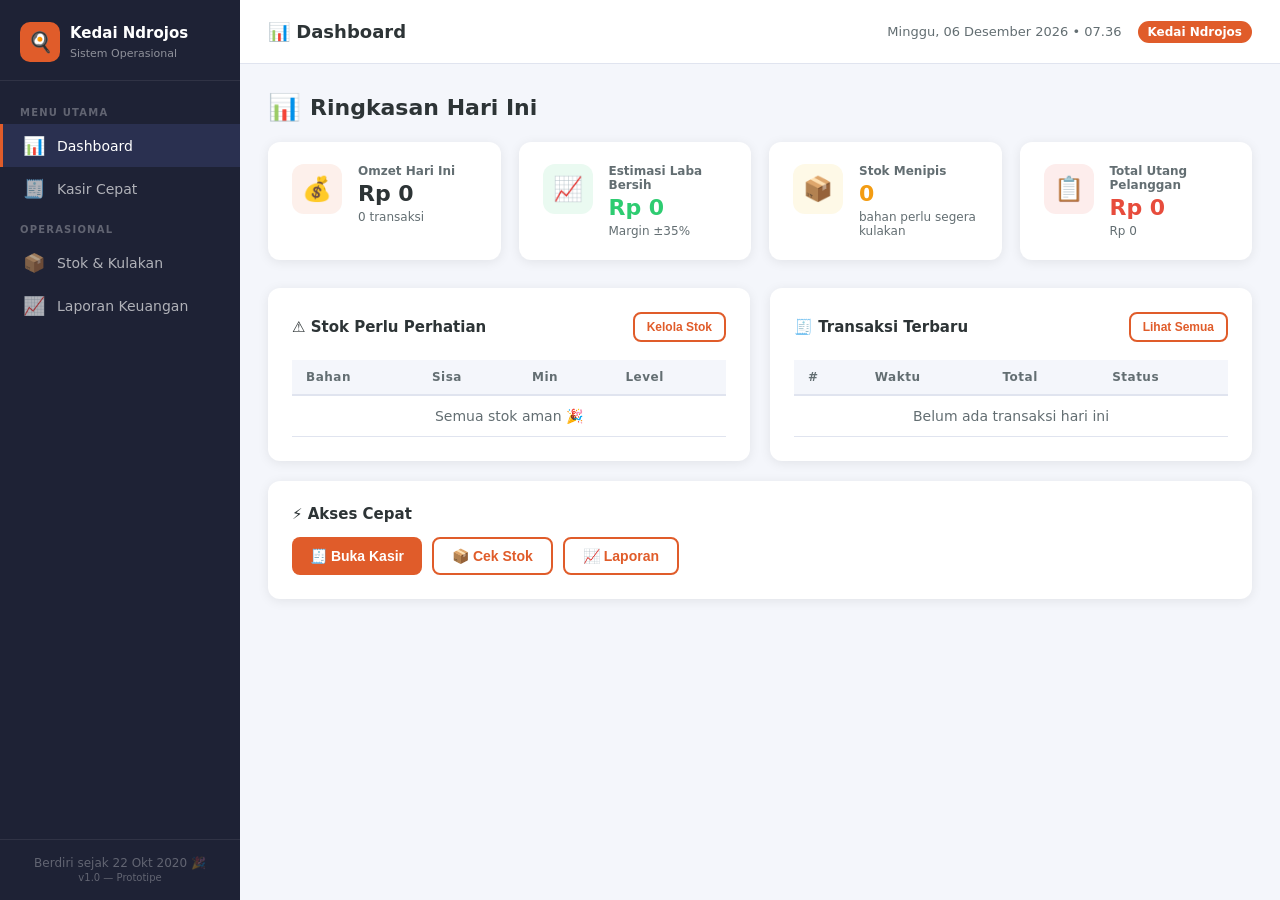
==== commit 53dfa05a: "fix(web): samakan desain rapi seperti coba-aplikasi dan optimalkan tampilan responsif laptop & HP" ====
--- a/kedai-ndrojos/index.html
+++ b/kedai-ndrojos/index.html
@@ -2,24 +2,15 @@
 <html lang="id">
 <head>
   <meta charset="UTF-8">
-  <meta name="viewport" content="width=device-width, initial-scale=1.0, maximum-scale=1.0">
-  <meta name="description" content="Kedai Ndrojos — Sistem Operasional Kasir, Stok, dan Laporan Keuangan">
-  <meta name="theme-color" content="#E05C2A">
-  <meta name="apple-mobile-web-app-capable" content="yes">
-  <meta name="apple-mobile-web-app-status-bar-style" content="default">
+  <meta name="viewport" content="width=device-width, initial-scale=1.0">
   <title>Kedai Ndrojos — Sistem Operasional</title>
   <link rel="stylesheet" href="css/style.css">
 </head>
 <body>
 
-<!-- ══════════════════════════════════════════
-     SIDEBAR OVERLAY (Mobile)
-══════════════════════════════════════════ -->
-<div class="sidebar-overlay" id="sidebar-overlay"></div>
-
-<!-- ══════════════════════════════════════════
+<!-- ══════════════════════════════════════════════════
      SIDEBAR
-══════════════════════════════════════════ -->
+════════════════════════════════════════════════════ -->
 <aside class="sidebar" id="sidebar">
   <div class="sidebar-logo">
     <div class="logo-icon">🍳</div>
@@ -27,11 +18,10 @@
       <strong>Kedai Ndrojos</strong>
       <span>Sistem Operasional</span>
     </div>
-    <button class="sidebar-close-btn" id="btn-sidebar-close" title="Tutup Menu">✕</button>
   </div>
 
   <nav class="sidebar-nav">
-    <div class="nav-section-label">Menu Utama</div>
+    <div class="nav-label">Menu Utama</div>
     <div class="nav-item active" data-page="dashboard">
       <span class="icon">📊</span> Dashboard
     </div>
@@ -39,53 +29,48 @@
       <span class="icon">🧾</span> Kasir Cepat
     </div>
 
-    <div class="nav-section-label">Operasional</div>
+    <div class="nav-label">Operasional</div>
     <div class="nav-item" data-page="stok">
       <span class="icon">📦</span> Stok &amp; Kulakan
     </div>
-    <div class="nav-item" data-page="supplier">
-      <span class="icon">🛒</span> Supplier
-    </div>
-
-    <div class="nav-section-label">Keuangan</div>
     <div class="nav-item" data-page="laporan">
       <span class="icon">📈</span> Laporan Keuangan
     </div>
   </nav>
 
   <div class="sidebar-footer">
-    🎉 Berdiri sejak 22 Okt 2020<br>
-    <small>v2.0 Web Edition</small>
+    Berdiri sejak 22 Okt 2020 🎉<br>
+    <small>v1.0 — Prototipe</small>
   </div>
 </aside>
 
-<!-- ══════════════════════════════════════════
+<!-- ══════════════════════════════════════════════════
      MAIN WRAPPER
-══════════════════════════════════════════ -->
+════════════════════════════════════════════════════ -->
 <div class="main-wrap">
 
   <!-- TOP BAR -->
   <header class="topbar">
-    <div class="topbar-left">
-      <button class="btn-menu-toggle" id="btn-menu-toggle" title="Buka Menu">☰</button>
+    <div style="display:flex;align-items:center;gap:14px">
+      <button class="btn-menu-toggle" id="btn-menu-toggle">☰</button>
       <span id="topbar-title" class="topbar-title">📊 Dashboard</span>
     </div>
     <div class="topbar-right">
-      <span id="topbar-date" class="topbar-date">📅 </span>
+      <span id="topbar-date" class="topbar-date"></span>
       <span class="topbar-badge">Kedai Ndrojos</span>
     </div>
   </header>
 
-  <!-- ════════════════════════════════════════
+  <!-- ════════════════════════════════════════════════
        HALAMAN 1 — DASHBOARD
-  ══════════════════════════════════════════ -->
+  ═════════════════════════════════════════════════ -->
   <main class="content">
     <div class="page active" id="page-dashboard">
       <div class="page-title"><span>📊</span> Ringkasan Hari Ini</div>
 
       <!-- ALERT STOK MENIPIS -->
       <div class="alert alert-warning" id="d-stok-alert" style="display:none">
-        <span class="alert-icon">⚠️</span>
+        <span>⚠️</span>
         <span><strong>Stok Menipis!</strong> <span id="d-stok-alert-text"></span></span>
       </div>
 
@@ -126,7 +111,7 @@
       </div>
 
       <!-- ROW: Stok Menipis + Transaksi Terakhir -->
-      <div class="two-col">
+      <div style="display:grid;grid-template-columns:1fr 1fr;gap:20px">
         <div class="card">
           <div class="card-header">
             <span class="card-title">⚠️ Stok Perlu Perhatian</span>
@@ -156,65 +141,39 @@
 
       <!-- QUICK ACCESS -->
       <div class="card" style="margin-top:0">
-        <div class="card-title" style="margin-bottom:16px">⚡ Akses Cepat</div>
-        <div class="quick-access-grid">
-          <button class="quick-access-btn" onclick="navigateTo('kasir')">
-            <span class="qa-icon">🧾</span>
-            <span class="qa-label">Buka Kasir</span>
-          </button>
-          <button class="quick-access-btn" onclick="navigateTo('stok')">
-            <span class="qa-icon">📦</span>
-            <span class="qa-label">Cek Stok</span>
-          </button>
-          <button class="quick-access-btn" onclick="navigateTo('supplier')">
-            <span class="qa-icon">🛒</span>
-            <span class="qa-label">Supplier</span>
-          </button>
-          <button class="quick-access-btn" onclick="navigateTo('laporan')">
-            <span class="qa-icon">📈</span>
-            <span class="qa-label">Laporan</span>
-          </button>
-        </div>
-      </div>
-    </div>
-
-    <!-- ══════════════════════════════════════════
+        <div class="card-title" style="margin-bottom:14px">⚡ Akses Cepat</div>
+        <div style="display:flex;gap:10px;flex-wrap:wrap">
+          <button class="btn btn-primary" onclick="navigateTo('kasir')">🧾 Buka Kasir</button>
+          <button class="btn btn-outline" onclick="navigateTo('stok')">📦 Cek Stok</button>
+          <button class="btn btn-outline" onclick="navigateTo('laporan')">📈 Laporan</button>
+        </div>
+      </div>
+    </div>
+
+    <!-- ══════════════════════════════════════════════════
          HALAMAN 2 — KASIR CEPAT (POS)
-    ══════════════════════════════════════════ -->
+    ═════════════════════════════════════════════════ -->
     <div class="page" id="page-kasir">
       <div class="page-title"><span>🧾</span> Kasir Cepat</div>
 
       <div class="pos-layout">
         <!-- Panel Menu -->
         <div>
-          <!-- Filter Kategori -->
-          <div class="menu-filter-bar" id="kategori-filter">
-            <button class="filter-chip active" data-kategori="">Semua</button>
-          </div>
-          <!-- Search -->
           <div class="menu-search">
             <input type="search" id="kasir-search" class="form-control"
-              placeholder="Cari menu atau kategori..."
+              placeholder="🔍 Cari menu atau kategori..."
               oninput="renderMenuGrid(this.value)">
           </div>
-          <!-- Grid Menu -->
           <div class="menu-grid" id="menu-grid"></div>
         </div>
 
         <!-- Panel Order -->
         <div class="order-panel">
           <div class="order-header">
-            <div class="order-header-left">
-              <span>🛒 Pesanan</span>
-              <span id="order-items-count" class="topbar-badge">0</span>
-            </div>
-            <button class="btn btn-ghost btn-sm" onclick="clearCart()" title="Bersihkan keranjang">🗑</button>
+            🛒 Pesanan &nbsp;<span id="order-items-count" class="topbar-badge">0</span>
           </div>
           <div class="order-items" id="order-items">
-            <div class="order-empty">
-              <span class="empty-icon">🛒</span>
-              Ketuk menu untuk menambah pesanan
-            </div>
+            <p style="text-align:center;color:var(--text-muted);padding:20px;font-size:13px">Ketuk menu untuk menambah pesanan</p>
           </div>
           <div class="order-footer">
             <div class="order-row total">
@@ -223,15 +182,15 @@
             </div>
 
             <!-- Tombol Bayar Cepat -->
-            <div class="quick-pay-row">
-              <button class="quick-pay" data-val="5000">5rb</button>
-              <button class="quick-pay" data-val="10000">10rb</button>
-              <button class="quick-pay" data-val="20000">20rb</button>
-              <button class="quick-pay" data-val="50000">50rb</button>
-              <button class="quick-pay" data-val="100000">100rb</button>
-            </div>
-
-            <div class="form-group" style="margin-bottom:10px">
+            <div style="display:flex;gap:6px;margin-bottom:10px;flex-wrap:wrap">
+              <button class="btn btn-outline btn-sm quick-pay" data-val="5000">5rb</button>
+              <button class="btn btn-outline btn-sm quick-pay" data-val="10000">10rb</button>
+              <button class="btn btn-outline btn-sm quick-pay" data-val="20000">20rb</button>
+              <button class="btn btn-outline btn-sm quick-pay" data-val="50000">50rb</button>
+              <button class="btn btn-outline btn-sm quick-pay" data-val="100000">100rb</button>
+            </div>
+
+            <div class="form-group">
               <label class="form-label">Uang Diterima</label>
               <input type="number" id="input-bayar" class="form-control"
                 placeholder="Masukkan nominal..." oninput="hitungKembalian()">
@@ -243,7 +202,7 @@
               <div class="kembalian-value" id="kembalian-value">—</div>
             </div>
 
-            <button class="btn btn-primary btn-block btn-lg" onclick="bayar()">
+            <button class="btn btn-primary btn-block btn-lg" onclick="bayar()" style="margin-bottom:8px">
               ✅ Bayar Sekarang
             </button>
             <button class="btn btn-outline btn-block" onclick="document.getElementById('modal-kasbon').classList.add('open')">
@@ -254,19 +213,16 @@
       </div>
     </div>
 
-    <!-- ══════════════════════════════════════════
+    <!-- ══════════════════════════════════════════════════
          HALAMAN 3 — STOK & KULAKAN
-    ══════════════════════════════════════════ -->
+    ═════════════════════════════════════════════════ -->
     <div class="page" id="page-stok">
       <div class="page-title"><span>📦</span> Stok &amp; Kulakan</div>
 
       <!-- STOK BAHAN -->
       <div class="card">
         <div class="card-header">
-          <div>
-            <div class="card-title">🥘 Stok Bahan Dapur</div>
-            <div class="card-subtitle">Klik angka jumlah untuk mengubah stok langsung</div>
-          </div>
+          <span class="card-title">🥘 Stok Bahan Dapur</span>
           <input type="search" class="form-control" style="max-width:200px"
             placeholder="Cari bahan..." oninput="renderStokTable(this.value)">
         </div>
@@ -281,43 +237,9 @@
             <tbody id="stok-tbody"></tbody>
           </table>
         </div>
-        <div class="alert alert-info mt-12" style="margin-bottom:0">
-          <span class="alert-icon">💡</span>
-          <span>Stok berkurang otomatis setiap transaksi kasir. Gunakan form input manual untuk koreksi stok setelah kulakan.</span>
-        </div>
-      </div>
-
-      <!-- KULAKAN CEPAT -->
-      <div class="card">
-        <div class="card-header">
-          <div>
-            <div class="card-title">➕ Tambah Stok / Kulakan</div>
-            <div class="card-subtitle">Catat pembelian bahan secara cepat</div>
-          </div>
-        </div>
-        <div class="two-col">
-          <div>
-            <div class="form-group">
-              <label class="form-label">Pilih Bahan</label>
-              <select id="kulakan-bahan" class="form-control"></select>
-            </div>
-            <div class="form-group">
-              <label class="form-label">Jumlah Tambah</label>
-              <input type="number" id="kulakan-jumlah" class="form-control" placeholder="Misal: 10" min="0">
-            </div>
-          </div>
-          <div>
-            <div class="form-group">
-              <label class="form-label">Harga Beli Total (Rp)</label>
-              <input type="number" id="kulakan-harga" class="form-control" placeholder="Misal: 120000" min="0">
-            </div>
-            <div class="form-group">
-              <label class="form-label">Keterangan</label>
-              <input type="text" id="kulakan-ket" class="form-control" placeholder="Optional">
-            </div>
-          </div>
-        </div>
-        <button class="btn btn-primary" onclick="tambahKulakan()">📦 Tambah Stok &amp; Catat Pengeluaran</button>
+        <p style="font-size:12px;color:var(--text-muted);margin-top:12px">
+          💡 Klik angka jumlah untuk mengubah stok secara langsung. Stok berkurang otomatis saat transaksi kasir.
+        </p>
       </div>
 
       <!-- DAFTAR UTANG/KASBON -->
@@ -334,47 +256,32 @@
           </table>
         </div>
       </div>
-    </div>
-
-    <!-- ══════════════════════════════════════════
-         HALAMAN 4 — SUPPLIER
-    ══════════════════════════════════════════ -->
-    <div class="page" id="page-supplier">
-      <div class="page-title"><span>🛒</span> Supplier &amp; Kulakan</div>
-
+
+      <!-- DAFTAR SUPPLIER / KULAKAN -->
       <div class="card">
         <div class="card-header">
-          <div>
-            <div class="card-title">📋 Daftar Supplier</div>
-            <div class="card-subtitle">Kontak dan catatan harga dari setiap pemasok</div>
-          </div>
-          <button class="btn btn-primary btn-sm" onclick="document.getElementById('modal-supplier').classList.add('open')">
-            ➕ Tambah Supplier
-          </button>
-        </div>
-        <div id="supplier-cards"></div>
-      </div>
-    </div>
-
-    <!-- ══════════════════════════════════════════
-         HALAMAN 5 — LAPORAN KEUANGAN
-    ══════════════════════════════════════════ -->
+          <span class="card-title">🛒 Rencana Kulakan &amp; Supplier</span>
+        </div>
+        <div class="table-wrap">
+          <table>
+            <thead>
+              <tr><th>Supplier</th><th>Komoditi</th><th>Telepon</th><th>Catatan Harga</th><th>Rating</th></tr>
+            </thead>
+            <tbody id="supplier-tbody"></tbody>
+          </table>
+        </div>
+        <p style="font-size:12px;color:var(--text-muted);margin-top:12px">
+          💡 Data supplier bisa diperbarui untuk membandingkan harga pemasok. Edit file <code>js/data.js</code> untuk menambah supplier baru.
+        </p>
+      </div>
+    </div>
+
+    <!-- ══════════════════════════════════════════════════
+         HALAMAN 4 — LAPORAN KEUANGAN
+    ═════════════════════════════════════════════════ -->
     <div class="page" id="page-laporan">
       <div class="page-title"><span>📈</span> Laporan Keuangan</div>
 
-      <!-- Filter Tanggal -->
-      <div class="card" style="margin-bottom:20px;padding:16px 22px">
-        <div style="display:flex;align-items:center;gap:14px;flex-wrap:wrap">
-          <span class="card-title" style="margin:0">🗓 Filter Periode:</span>
-          <div style="display:flex;gap:8px;flex-wrap:wrap">
-            <button class="filter-chip active" id="filter-hari" onclick="setFilterLaporan('hari',this)">Hari Ini</button>
-            <button class="filter-chip" id="filter-minggu" onclick="setFilterLaporan('minggu',this)">7 Hari</button>
-            <button class="filter-chip" id="filter-bulan" onclick="setFilterLaporan('bulan',this)">Bulan Ini</button>
-            <button class="filter-chip" id="filter-semua" onclick="setFilterLaporan('semua',this)">Semua</button>
-          </div>
-        </div>
-      </div>
-
       <!-- RINGKASAN TOTAL -->
       <div class="stat-grid" style="margin-bottom:20px">
         <div class="stat-card">
@@ -394,14 +301,14 @@
         <div class="stat-card">
           <div class="stat-icon" style="background:#FEF9E7">📋</div>
           <div class="stat-info">
-            <div class="stat-label">Piutang Belum Lunas</div>
+            <div class="stat-label">Total Piutang Belum Lunas</div>
             <div class="stat-value" style="color:var(--warning)" id="lap-piutang">Rp 0</div>
           </div>
         </div>
         <div class="stat-card">
           <div class="stat-icon" style="background:#EBF5FB">🗑️</div>
           <div class="stat-info">
-            <div class="stat-label">Kerugian / Terbuang</div>
+            <div class="stat-label">Kerugian / Bahan Terbuang</div>
             <div class="stat-value" style="color:var(--info)" id="lap-kerugian">Rp 0</div>
           </div>
         </div>
@@ -409,13 +316,13 @@
 
       <!-- Laba bersih highlight -->
       <div class="card" style="text-align:center;padding:28px;margin-bottom:20px">
-        <div style="font-size:13px;color:var(--text-muted);font-weight:700;margin-bottom:8px;text-transform:uppercase;letter-spacing:1px">Laba Bersih Kumulatif</div>
-        <div style="font-size:40px;font-weight:900;letter-spacing:-1.5px" id="lap-laba">Rp 0</div>
-        <div style="font-size:13px;color:var(--text-muted);margin-top:8px">Pemasukan − Pengeluaran − Kerugian</div>
-      </div>
-
-      <!-- INPUT PENGELUARAN & KERUGIAN -->
-      <div class="two-col">
+        <div style="font-size:14px;color:var(--text-muted);font-weight:600;margin-bottom:8px">LABA BERSIH KUMULATIF</div>
+        <div style="font-size:40px;font-weight:900" id="lap-laba">Rp 0</div>
+        <div style="font-size:13px;color:var(--text-muted);margin-top:6px">Pemasukan − Pengeluaran − Kerugian</div>
+      </div>
+
+      <!-- INPUT PENGELUARAN -->
+      <div style="display:grid;grid-template-columns:1fr 1fr;gap:20px">
         <div class="card">
           <div class="card-title" style="margin-bottom:16px">➕ Catat Pengeluaran / Kulakan</div>
           <div class="form-group">
@@ -476,7 +383,6 @@
       <div class="card" style="margin-top:4px">
         <div class="card-header">
           <span class="card-title">🧾 Riwayat Semua Transaksi</span>
-          <button class="btn btn-ghost btn-sm" onclick="exportCSV()">📥 Export CSV</button>
         </div>
         <div class="table-wrap">
           <table>
@@ -492,13 +398,13 @@
   </main><!-- end .content -->
 </div><!-- end .main-wrap -->
 
-<!-- ══════════════════════════════════════════
+<!-- ══════════════════════════════════════════════════
      MODAL — KASBON / UTANG
-══════════════════════════════════════════ -->
+════════════════════════════════════════════════════ -->
 <div class="modal-overlay" id="modal-kasbon">
   <div class="modal">
     <div class="modal-title">📋 Simpan sebagai Kasbon / Utang</div>
-    <p class="modal-desc">
+    <p style="font-size:14px;color:var(--text-muted);margin-bottom:18px">
       Pesanan akan dicatat sebagai utang pelanggan dan bisa ditandai lunas di menu Stok &amp; Kulakan.
     </p>
     <div class="form-group">
@@ -506,47 +412,8 @@
       <input type="text" id="kasbon-nama" class="form-control" placeholder="Misal: Pak Budi">
     </div>
     <div class="modal-actions">
-      <button class="btn btn-ghost" onclick="document.getElementById('modal-kasbon').classList.remove('open')">Batal</button>
+      <button class="btn btn-outline" onclick="document.getElementById('modal-kasbon').classList.remove('open')">Batal</button>
       <button class="btn btn-primary" onclick="simpanKasbon()">💾 Simpan Kasbon</button>
-    </div>
-  </div>
-</div>
-
-<!-- ══════════════════════════════════════════
-     MODAL — TAMBAH SUPPLIER
-══════════════════════════════════════════ -->
-<div class="modal-overlay" id="modal-supplier">
-  <div class="modal">
-    <div class="modal-title">🛒 Tambah Supplier Baru</div>
-    <div class="form-group">
-      <label class="form-label">Nama Supplier</label>
-      <input type="text" id="sup-nama" class="form-control" placeholder="Misal: Pak Haji — Pasar Besar">
-    </div>
-    <div class="form-group">
-      <label class="form-label">No. Telepon</label>
-      <input type="tel" id="sup-telp" class="form-control" placeholder="08xxx">
-    </div>
-    <div class="form-group">
-      <label class="form-label">Komoditi / Barang</label>
-      <input type="text" id="sup-komoditi" class="form-control" placeholder="Misal: Sayuran, Tahu, Tempe">
-    </div>
-    <div class="form-group">
-      <label class="form-label">Catatan Harga / Info</label>
-      <input type="text" id="sup-note" class="form-control" placeholder="Misal: Harga grosir, min 50rb">
-    </div>
-    <div class="form-group">
-      <label class="form-label">Rating (1–5)</label>
-      <select id="sup-rating" class="form-control">
-        <option value="5">⭐⭐⭐⭐⭐ (5 — Sangat Bagus)</option>
-        <option value="4">⭐⭐⭐⭐☆ (4 — Bagus)</option>
-        <option value="3">⭐⭐⭐☆☆ (3 — Cukup)</option>
-        <option value="2">⭐⭐☆☆☆ (2 — Kurang)</option>
-        <option value="1">⭐☆☆☆☆ (1 — Buruk)</option>
-      </select>
-    </div>
-    <div class="modal-actions">
-      <button class="btn btn-ghost" onclick="document.getElementById('modal-supplier').classList.remove('open')">Batal</button>
-      <button class="btn btn-primary" onclick="tambahSupplier()">💾 Simpan</button>
     </div>
   </div>
 </div>
--- a/kedai-ndrojos/css/style.css
+++ b/kedai-ndrojos/css/style.css
@@ -1,241 +1,128 @@
 /* =============================================
-   KEDAI NDROJOS — Web Version Stylesheet
-   Modern, Responsive, Mobile-First Design
+   KEDAI NDROJOS — Global Stylesheet
    ============================================= */
 
-/* ── CSS Variables ── */
 :root {
-  --primary:        #E05C2A;
-  --primary-dark:   #B8481F;
-  --primary-light:  #FDF0EB;
-  --primary-glass:  rgba(224,92,42,0.08);
-  --accent:         #F5A623;
-  --success:        #2ECC71;
-  --success-bg:     #EAFAF1;
-  --danger:         #E74C3C;
-  --danger-bg:      #FDEDEC;
-  --warning:        #F39C12;
-  --warning-bg:     #FEF9E7;
-  --info:           #3498DB;
-  --info-bg:        #EBF5FB;
-  --dark:           #1A1A2E;
-  --sidebar-bg:     #1A1D2E;
-  --sidebar-hover:  #252940;
-  --sidebar-active: #2D3250;
-  --bg:             #F0F2F8;
-  --bg-secondary:   #E8EBF4;
-  --card:           #FFFFFF;
-  --text:           #2D3436;
-  --text-muted:     #7F8C8D;
-  --text-light:     #B2BEC3;
-  --border:         #DDE1EE;
-  --border-light:   #EEF0F8;
-  --shadow-sm:      0 1px 4px rgba(0,0,0,0.06);
-  --shadow:         0 2px 16px rgba(0,0,0,0.08);
-  --shadow-md:      0 4px 24px rgba(0,0,0,0.10);
-  --shadow-hover:   0 8px 32px rgba(0,0,0,0.14);
-  --shadow-primary: 0 4px 16px rgba(224,92,42,0.25);
-  --radius-xs:      6px;
-  --radius-sm:      10px;
-  --radius:         14px;
-  --radius-lg:      20px;
-  --sidebar-w:      255px;
-  --header-h:       66px;
-  --transition:     all 0.22s cubic-bezier(0.4,0,0.2,1);
-  --font:           'Segoe UI', system-ui, -apple-system, sans-serif;
-}
-
-/* ── Reset & Base ── */
-*, *::before, *::after {
-  box-sizing: border-box;
-  margin: 0;
-  padding: 0;
-}
-
-html { scroll-behavior: smooth; }
+  --primary:       #E05C2A;
+  --primary-dark:  #B8481F;
+  --primary-light: #FDF0EB;
+  --accent:        #F5A623;
+  --success:       #2ECC71;
+  --danger:        #E74C3C;
+  --warning:       #F39C12;
+  --info:          #3498DB;
+  --dark:          #1A1A2E;
+  --sidebar-bg:    #1E2235;
+  --sidebar-hover: #2A3050;
+  --bg:            #F4F6FB;
+  --card:          #FFFFFF;
+  --text:          #2D3436;
+  --text-muted:    #636E72;
+  --border:        #E0E4EF;
+  --shadow:        0 2px 12px rgba(0,0,0,0.08);
+  --shadow-hover:  0 6px 24px rgba(0,0,0,0.13);
+  --radius:        12px;
+  --radius-sm:     8px;
+  --sidebar-w:     240px;
+  --header-h:      64px;
+  --transition:    all 0.2s ease;
+}
+
+*, *::before, *::after { box-sizing: border-box; margin: 0; padding: 0; }
 
 body {
-  font-family: var(--font);
+  font-family: 'Segoe UI', system-ui, sans-serif;
   background: var(--bg);
   color: var(--text);
   min-height: 100vh;
   display: flex;
-  font-size: 15px;
-  line-height: 1.5;
-  -webkit-font-smoothing: antialiased;
 }
 
 a { text-decoration: none; color: inherit; }
 
-/* ══════════════════════════════════════════
-   SIDEBAR
-══════════════════════════════════════════ */
+/* ── SIDEBAR ── */
 .sidebar {
   width: var(--sidebar-w);
   background: var(--sidebar-bg);
   min-height: 100vh;
   position: fixed;
-  top: 0;
-  left: 0;
+  top: 0; left: 0;
   display: flex;
   flex-direction: column;
-  z-index: 200;
-  transition: transform 0.28s cubic-bezier(0.4,0,0.2,1), box-shadow 0.28s;
-  box-shadow: 4px 0 32px rgba(0,0,0,0.18);
-}
-
-/* Overlay untuk mobile */
-.sidebar-overlay {
-  display: none;
-  position: fixed;
-  inset: 0;
-  background: rgba(0,0,0,0.5);
-  z-index: 199;
-  backdrop-filter: blur(2px);
-}
-.sidebar-overlay.show { display: block; }
-
-/* Logo */
+  z-index: 100;
+  transition: var(--transition);
+}
+
 .sidebar-logo {
   display: flex;
   align-items: center;
-  gap: 12px;
-  padding: 22px 20px 20px;
-  border-bottom: 1px solid rgba(255,255,255,0.07);
-  position: relative;
-}
-.logo-icon {
-  width: 44px;
-  height: 44px;
-  background: linear-gradient(135deg, var(--primary) 0%, var(--accent) 100%);
-  border-radius: 12px;
-  display: flex;
-  align-items: center;
-  justify-content: center;
-  font-size: 22px;
-  box-shadow: 0 4px 14px rgba(224,92,42,0.4);
-  flex-shrink: 0;
-}
-.logo-text { color: #fff; }
-.logo-text strong {
-  display: block;
-  font-size: 15.5px;
-  font-weight: 700;
-  letter-spacing: -0.2px;
-}
-.logo-text span {
-  font-size: 11px;
-  color: rgba(255,255,255,0.4);
-  font-weight: 400;
-}
-.sidebar-close-btn {
-  display: none;
-  position: absolute;
-  right: 14px;
-  top: 50%;
-  transform: translateY(-50%);
-  background: rgba(255,255,255,0.1);
-  border: none;
-  color: rgba(255,255,255,0.7);
-  width: 30px;
-  height: 30px;
-  border-radius: 8px;
-  cursor: pointer;
-  font-size: 18px;
-  align-items: center;
-  justify-content: center;
-  transition: var(--transition);
-}
-.sidebar-close-btn:hover { background: rgba(255,255,255,0.18); color: #fff; }
-
-/* Nav */
-.sidebar-nav {
-  flex: 1;
-  padding: 16px 12px;
-  overflow-y: auto;
-}
-.sidebar-nav::-webkit-scrollbar { width: 4px; }
-.sidebar-nav::-webkit-scrollbar-track { background: transparent; }
-.sidebar-nav::-webkit-scrollbar-thumb { background: rgba(255,255,255,0.1); border-radius: 2px; }
-
-.nav-section-label {
+  gap: 10px;
+  padding: 22px 20px 18px;
+  border-bottom: 1px solid rgba(255,255,255,0.08);
+}
+.sidebar-logo .logo-icon {
+  width: 40px; height: 40px;
+  background: var(--primary);
+  border-radius: 10px;
+  display: flex; align-items: center; justify-content: center;
+  font-size: 20px;
+}
+.sidebar-logo .logo-text { color: #fff; }
+.sidebar-logo .logo-text strong { display: block; font-size: 15px; line-height: 1.2; }
+.sidebar-logo .logo-text span { font-size: 11px; color: rgba(255,255,255,0.5); }
+
+.sidebar-nav { flex: 1; padding: 12px 0; overflow-y: auto; }
+
+.nav-label {
   font-size: 10px;
   font-weight: 700;
-  letter-spacing: 1.4px;
+  letter-spacing: 1.2px;
   text-transform: uppercase;
-  color: rgba(255,255,255,0.28);
-  padding: 16px 10px 7px;
+  color: rgba(255,255,255,0.3);
+  padding: 14px 20px 6px;
 }
 
 .nav-item {
   display: flex;
   align-items: center;
-  gap: 11px;
-  padding: 11px 14px;
-  color: rgba(255,255,255,0.58);
+  gap: 12px;
+  padding: 11px 20px;
+  color: rgba(255,255,255,0.65);
   font-size: 14px;
   font-weight: 500;
   cursor: pointer;
-  border-radius: var(--radius-sm);
-  margin-bottom: 2px;
-  transition: var(--transition);
-  position: relative;
-}
-.nav-item:hover {
+  border-left: 3px solid transparent;
+  transition: var(--transition);
+}
+.nav-item:hover, .nav-item.active {
   background: var(--sidebar-hover);
-  color: rgba(255,255,255,0.88);
-}
-.nav-item.active {
-  background: var(--sidebar-active);
   color: #fff;
-}
-.nav-item.active::before {
-  content: '';
-  position: absolute;
-  left: 0;
-  top: 50%;
-  transform: translateY(-50%);
-  width: 3px;
-  height: 60%;
-  background: var(--primary);
-  border-radius: 0 3px 3px 0;
-}
-.nav-item .icon {
-  font-size: 19px;
-  width: 24px;
-  text-align: center;
-  flex-shrink: 0;
-}
-
-/* Sidebar footer */
+  border-left-color: var(--primary);
+}
+.nav-item .icon { font-size: 18px; width: 22px; text-align: center; }
+
 .sidebar-footer {
   padding: 16px 20px;
-  border-top: 1px solid rgba(255,255,255,0.07);
-  font-size: 11.5px;
-  color: rgba(255,255,255,0.28);
+  border-top: 1px solid rgba(255,255,255,0.08);
+  font-size: 12px;
+  color: rgba(255,255,255,0.3);
   text-align: center;
-  line-height: 1.6;
-}
-
-/* ══════════════════════════════════════════
-   MAIN LAYOUT
-══════════════════════════════════════════ */
+}
+
+/* ── MAIN LAYOUT ── */
 .main-wrap {
   margin-left: var(--sidebar-w);
   flex: 1;
   display: flex;
   flex-direction: column;
   min-height: 100vh;
-  min-width: 0;
-}
-
-/* ══════════════════════════════════════════
-   TOPBAR
-══════════════════════════════════════════ */
+}
+
+/* ── TOP HEADER ── */
 .topbar {
   height: var(--header-h);
   background: var(--card);
-  border-bottom: 1px solid var(--border-light);
+  border-bottom: 1px solid var(--border);
   display: flex;
   align-items: center;
   justify-content: space-between;
@@ -243,205 +130,103 @@
   position: sticky;
   top: 0;
   z-index: 90;
-  box-shadow: var(--shadow-sm);
-}
-.topbar-left {
-  display: flex;
-  align-items: center;
-  gap: 14px;
-}
-.topbar-title {
-  font-size: 18px;
-  font-weight: 800;
-  letter-spacing: -0.3px;
-  color: var(--text);
-}
-.topbar-right {
-  display: flex;
-  align-items: center;
-  gap: 14px;
-}
-.topbar-date {
-  font-size: 12.5px;
-  color: var(--text-muted);
-  display: flex;
-  align-items: center;
-  gap: 6px;
-}
+}
+.topbar-title { font-size: 18px; font-weight: 700; }
+.topbar-right { display: flex; align-items: center; gap: 16px; }
+.topbar-date { font-size: 13px; color: var(--text-muted); }
 .topbar-badge {
-  background: linear-gradient(135deg, var(--primary), var(--accent));
+  background: var(--primary);
   color: #fff;
-  font-size: 11.5px;
-  font-weight: 700;
-  padding: 5px 12px;
+  font-size: 12px;
+  font-weight: 600;
+  padding: 4px 10px;
   border-radius: 20px;
-  box-shadow: var(--shadow-primary);
-  letter-spacing: 0.2px;
 }
 .btn-menu-toggle {
   display: none;
-  background: var(--bg);
-  border: none;
-  font-size: 20px;
-  cursor: pointer;
-  color: var(--text);
-  width: 40px;
-  height: 40px;
-  border-radius: var(--radius-sm);
-  align-items: center;
-  justify-content: center;
-  transition: var(--transition);
-  flex-shrink: 0;
-}
-.btn-menu-toggle:hover { background: var(--border); }
-
-/* ══════════════════════════════════════════
-   CONTENT AREA
-══════════════════════════════════════════ */
-.content {
-  padding: 28px;
-  flex: 1;
-  max-width: 1400px;
-  width: 100%;
-}
+  background: none; border: none;
+  font-size: 22px; cursor: pointer; color: var(--text);
+}
+
+/* ── CONTENT AREA ── */
+.content { padding: 28px; flex: 1; }
 .page { display: none; }
 .page.active { display: block; }
-
 .page-title {
-  font-size: 22px;
-  font-weight: 800;
-  margin-bottom: 22px;
-  display: flex;
-  align-items: center;
-  gap: 10px;
-  letter-spacing: -0.3px;
-  color: var(--text);
+  font-size: 22px; font-weight: 800;
+  margin-bottom: 20px;
+  display: flex; align-items: center; gap: 10px;
 }
 .page-title span { font-size: 26px; }
 
-/* ══════════════════════════════════════════
-   STAT CARDS
-══════════════════════════════════════════ */
+/* ── STAT CARDS ── */
 .stat-grid {
   display: grid;
-  grid-template-columns: repeat(auto-fit, minmax(210px, 1fr));
+  grid-template-columns: repeat(auto-fit, minmax(200px, 1fr));
   gap: 18px;
-  margin-bottom: 24px;
+  margin-bottom: 28px;
 }
 .stat-card {
   background: var(--card);
   border-radius: var(--radius);
-  padding: 22px 22px;
+  padding: 22px 24px;
   box-shadow: var(--shadow);
   display: flex;
   align-items: flex-start;
   gap: 16px;
   transition: var(--transition);
-  border: 1px solid var(--border-light);
-  position: relative;
-  overflow: hidden;
-}
-.stat-card::after {
-  content: '';
-  position: absolute;
-  top: 0;
-  left: 0;
-  right: 0;
-  height: 3px;
-  background: linear-gradient(90deg, var(--primary), var(--accent));
-  opacity: 0;
-  transition: var(--transition);
-}
-.stat-card:hover {
-  box-shadow: var(--shadow-hover);
-  transform: translateY(-3px);
-}
-.stat-card:hover::after { opacity: 1; }
-
+}
+.stat-card:hover { box-shadow: var(--shadow-hover); transform: translateY(-2px); }
 .stat-icon {
-  width: 50px;
-  height: 50px;
-  border-radius: 13px;
-  display: flex;
-  align-items: center;
-  justify-content: center;
+  width: 50px; height: 50px;
+  border-radius: 12px;
+  display: flex; align-items: center; justify-content: center;
   font-size: 24px;
   flex-shrink: 0;
 }
-.stat-label {
-  font-size: 11.5px;
-  color: var(--text-muted);
-  font-weight: 600;
-  margin-bottom: 4px;
-  text-transform: uppercase;
-  letter-spacing: 0.5px;
-}
-.stat-value {
-  font-size: 22px;
-  font-weight: 800;
-  line-height: 1.1;
-  letter-spacing: -0.5px;
-}
-.stat-sub { font-size: 12px; color: var(--text-muted); margin-top: 5px; }
-
-/* ══════════════════════════════════════════
-   CARDS
-══════════════════════════════════════════ */
+.stat-info {}
+.stat-label { font-size: 12px; color: var(--text-muted); font-weight: 600; margin-bottom: 4px; }
+.stat-value { font-size: 22px; font-weight: 800; line-height: 1.1; }
+.stat-sub { font-size: 12px; color: var(--text-muted); margin-top: 4px; }
+.stat-trend { font-size: 12px; font-weight: 600; }
+.stat-trend.up { color: var(--success); }
+.stat-trend.down { color: var(--danger); }
+
+/* ── CARDS ── */
 .card {
   background: var(--card);
   border-radius: var(--radius);
-  padding: 22px;
+  padding: 24px;
   box-shadow: var(--shadow);
   margin-bottom: 20px;
-  border: 1px solid var(--border-light);
 }
 .card-header {
   display: flex;
   align-items: center;
   justify-content: space-between;
   margin-bottom: 18px;
-  gap: 12px;
-  flex-wrap: wrap;
-}
-.card-title {
-  font-size: 15px;
-  font-weight: 700;
-  color: var(--text);
-}
-.card-subtitle {
-  font-size: 12.5px;
-  color: var(--text-muted);
-  margin-top: 2px;
-}
-
-/* ══════════════════════════════════════════
-   BADGES
-══════════════════════════════════════════ */
+}
+.card-title { font-size: 15px; font-weight: 700; }
+
+/* ── BADGES ── */
 .badge {
-  display: inline-flex;
-  align-items: center;
-  gap: 4px;
+  display: inline-block;
   padding: 3px 10px;
   border-radius: 20px;
   font-size: 11px;
   font-weight: 700;
-  letter-spacing: 0.3px;
-}
-.badge-success { background: var(--success-bg); color: #1D8A4A; }
-.badge-danger  { background: var(--danger-bg);  color: #C0392B; }
-.badge-warning { background: var(--warning-bg); color: #9A6700; }
-.badge-info    { background: var(--info-bg);    color: #2471A3; }
+}
+.badge-success { background: #EAFAF1; color: var(--success); }
+.badge-danger  { background: #FDEDEC; color: var(--danger); }
+.badge-warning { background: #FEF9E7; color: var(--warning); }
+.badge-info    { background: #EBF5FB; color: var(--info); }
 .badge-primary { background: var(--primary-light); color: var(--primary); }
-.badge-dark    { background: #EEF; color: var(--dark); }
-
-/* ══════════════════════════════════════════
-   BUTTONS
-══════════════════════════════════════════ */
+
+/* ── BUTTONS ── */
 .btn {
   display: inline-flex;
   align-items: center;
-  justify-content: center;
-  gap: 7px;
+  gap: 6px;
   padding: 9px 18px;
   border-radius: var(--radius-sm);
   font-size: 14px;
@@ -449,657 +234,336 @@
   border: none;
   cursor: pointer;
   transition: var(--transition);
-  font-family: var(--font);
-  letter-spacing: 0.1px;
-  white-space: nowrap;
-}
-.btn:active { transform: scale(0.97); }
-.btn-primary {
-  background: linear-gradient(135deg, var(--primary), var(--primary-dark));
-  color: #fff;
-  box-shadow: var(--shadow-primary);
-}
-.btn-primary:hover {
-  background: linear-gradient(135deg, var(--primary-dark), #9B3A17);
-  box-shadow: 0 6px 20px rgba(224,92,42,0.35);
-  transform: translateY(-1px);
-}
+}
+.btn-primary { background: var(--primary); color: #fff; }
+.btn-primary:hover { background: var(--primary-dark); }
 .btn-success { background: var(--success); color: #fff; }
-.btn-success:hover { background: #27AE60; transform: translateY(-1px); }
+.btn-success:hover { background: #27ae60; }
 .btn-danger  { background: var(--danger); color: #fff; }
-.btn-danger:hover { background: #C0392B; transform: translateY(-1px); }
+.btn-danger:hover { background: #c0392b; }
 .btn-outline {
   background: transparent;
   border: 2px solid var(--primary);
   color: var(--primary);
 }
 .btn-outline:hover { background: var(--primary-light); }
-.btn-ghost {
-  background: transparent;
-  border: 2px solid var(--border);
-  color: var(--text-muted);
-}
-.btn-ghost:hover { background: var(--bg); border-color: var(--text-muted); color: var(--text); }
-.btn-sm   { padding: 6px 13px; font-size: 12.5px; border-radius: var(--radius-xs); }
-.btn-lg   { padding: 14px 28px; font-size: 16px; border-radius: var(--radius-sm); }
-.btn-block { width: 100%; margin-bottom: 8px; }
-.btn-icon {
-  width: 36px;
-  height: 36px;
-  padding: 0;
-  border-radius: var(--radius-sm);
-  font-size: 17px;
-}
-
-/* ══════════════════════════════════════════
-   FORMS
-══════════════════════════════════════════ */
+.btn-sm { padding: 6px 12px; font-size: 12px; }
+.btn-lg { padding: 13px 28px; font-size: 16px; }
+.btn-block { width: 100%; justify-content: center; }
+
+/* ── FORM ── */
 .form-group { margin-bottom: 16px; }
-.form-label {
-  display: block;
-  font-size: 12.5px;
-  font-weight: 700;
-  margin-bottom: 7px;
-  color: var(--text-muted);
-  text-transform: uppercase;
-  letter-spacing: 0.4px;
-}
+.form-label { display: block; font-size: 13px; font-weight: 600; margin-bottom: 6px; color: var(--text-muted); }
 .form-control {
   width: 100%;
   padding: 10px 14px;
   border: 2px solid var(--border);
   border-radius: var(--radius-sm);
   font-size: 14px;
-  font-family: var(--font);
+  font-family: inherit;
   color: var(--text);
   background: #fff;
   transition: var(--transition);
-  appearance: none;
-}
-.form-control:focus {
-  outline: none;
-  border-color: var(--primary);
-  box-shadow: 0 0 0 3px rgba(224,92,42,0.12);
-}
-.form-control::placeholder { color: var(--text-light); }
-.form-hint { font-size: 11.5px; color: var(--text-muted); margin-top: 5px; }
-
-/* ══════════════════════════════════════════
-   TABLES
-══════════════════════════════════════════ */
-.table-wrap { overflow-x: auto; border-radius: var(--radius-sm); }
-table {
-  width: 100%;
-  border-collapse: collapse;
-  font-size: 13.5px;
-}
+}
+.form-control:focus { outline: none; border-color: var(--primary); box-shadow: 0 0 0 3px rgba(224,92,42,0.1); }
+
+/* ── TABLE ── */
+.table-wrap { overflow-x: auto; }
+table { width: 100%; border-collapse: collapse; font-size: 14px; }
 thead th {
   text-align: left;
-  padding: 10px 15px;
+  padding: 10px 14px;
   background: var(--bg);
-  font-size: 11.5px;
+  font-size: 12px;
   font-weight: 700;
-  letter-spacing: 0.6px;
-  text-transform: uppercase;
+  letter-spacing: 0.5px;
   color: var(--text-muted);
   border-bottom: 2px solid var(--border);
-  white-space: nowrap;
-}
-tbody td {
-  padding: 13px 15px;
-  border-bottom: 1px solid var(--border-light);
-  vertical-align: middle;
-}
-tbody tr:last-child td { border-bottom: none; }
-tbody tr { transition: background 0.14s; }
+}
+tbody td { padding: 12px 14px; border-bottom: 1px solid var(--border); vertical-align: middle; }
 tbody tr:hover { background: var(--bg); }
 
-/* ══════════════════════════════════════════
-   POS (KASIR) LAYOUT
-══════════════════════════════════════════ */
+/* ── POS GRID ── */
 .pos-layout {
   display: grid;
-  grid-template-columns: 1fr 370px;
+  grid-template-columns: 1fr 360px;
   gap: 20px;
   align-items: start;
 }
-
-/* Menu Kategori Filter */
-.menu-filter-bar {
-  display: flex;
-  gap: 8px;
-  flex-wrap: wrap;
-  margin-bottom: 14px;
-}
-.filter-chip {
-  padding: 6px 15px;
-  border-radius: 20px;
-  border: 2px solid var(--border);
-  background: var(--card);
-  color: var(--text-muted);
-  font-size: 12.5px;
-  font-weight: 600;
-  cursor: pointer;
-  transition: var(--transition);
-  white-space: nowrap;
-}
-.filter-chip:hover { border-color: var(--primary); color: var(--primary); background: var(--primary-light); }
-.filter-chip.active { background: var(--primary); border-color: var(--primary); color: #fff; }
-
-.menu-search { margin-bottom: 14px; position: relative; }
-.menu-search input { padding-left: 40px; }
-.menu-search::before {
-  content: '🔍';
-  position: absolute;
-  left: 13px;
-  top: 50%;
-  transform: translateY(-50%);
-  font-size: 15px;
-  pointer-events: none;
-}
-
+.menu-search { margin-bottom: 16px; }
 .menu-grid {
   display: grid;
   grid-template-columns: repeat(auto-fill, minmax(130px, 1fr));
   gap: 12px;
-  max-height: calc(100vh - 280px);
+  max-height: calc(100vh - 240px);
   overflow-y: auto;
-  padding-right: 2px;
-  padding-bottom: 4px;
-}
-.menu-grid::-webkit-scrollbar { width: 4px; }
-.menu-grid::-webkit-scrollbar-track { background: transparent; }
-.menu-grid::-webkit-scrollbar-thumb { background: var(--border); border-radius: 2px; }
-
+  padding-right: 4px;
+}
 .menu-item {
   background: var(--card);
-  border: 2px solid var(--border-light);
+  border: 2px solid var(--border);
   border-radius: var(--radius);
-  padding: 16px 10px 14px;
+  padding: 14px 10px;
   text-align: center;
   cursor: pointer;
   transition: var(--transition);
   user-select: none;
-  position: relative;
-  overflow: hidden;
-}
-.menu-item::after {
-  content: '';
-  position: absolute;
-  inset: 0;
-  background: var(--primary);
-  opacity: 0;
-  transition: opacity 0.18s;
-}
-.menu-item:hover {
-  border-color: var(--primary);
-  background: var(--primary-light);
-  transform: translateY(-2px);
-  box-shadow: var(--shadow-md);
-}
-.menu-item:active { transform: scale(0.95); }
-.menu-item.out-of-stock { opacity: 0.38; cursor: not-allowed; }
-
-.menu-emoji   { font-size: 32px; margin-bottom: 8px; display: block; }
-.menu-name    { font-size: 12.5px; font-weight: 700; margin-bottom: 4px; color: var(--text); line-height: 1.3; }
-.menu-price   { font-size: 12px; color: var(--primary); font-weight: 800; }
-.menu-kategori {
-  font-size: 10px;
-  color: var(--text-light);
-  margin-top: 3px;
-  text-transform: uppercase;
-  letter-spacing: 0.5px;
-}
-
-/* ══════════════════════════════════════════
-   ORDER PANEL (Cart)
-══════════════════════════════════════════ */
+}
+.menu-item:hover { border-color: var(--primary); background: var(--primary-light); }
+.menu-item:active { transform: scale(0.96); }
+.menu-item .menu-emoji { font-size: 30px; margin-bottom: 6px; }
+.menu-item .menu-name { font-size: 13px; font-weight: 600; margin-bottom: 3px; }
+.menu-item .menu-price { font-size: 12px; color: var(--primary); font-weight: 700; }
+.menu-item.out-of-stock { opacity: 0.4; cursor: not-allowed; }
+
+/* ── CART / ORDER PANEL ── */
 .order-panel {
   background: var(--card);
   border-radius: var(--radius);
-  box-shadow: var(--shadow-md);
+  box-shadow: var(--shadow);
   display: flex;
   flex-direction: column;
   position: sticky;
   top: calc(var(--header-h) + 20px);
   max-height: calc(100vh - var(--header-h) - 56px);
   overflow: hidden;
-  border: 1px solid var(--border-light);
 }
 .order-header {
-  padding: 16px 20px;
-  border-bottom: 1px solid var(--border-light);
-  font-weight: 800;
+  padding: 18px 20px;
+  border-bottom: 1px solid var(--border);
+  font-weight: 700;
   font-size: 15px;
-  display: flex;
-  align-items: center;
-  justify-content: space-between;
-  background: var(--bg);
-}
-.order-header-left { display: flex; align-items: center; gap: 10px; }
+}
 .order-items {
   flex: 1;
   overflow-y: auto;
-  padding: 10px;
-}
-.order-items::-webkit-scrollbar { width: 4px; }
-.order-items::-webkit-scrollbar-thumb { background: var(--border); border-radius: 2px; }
-
-.order-empty {
-  text-align: center;
-  color: var(--text-muted);
-  padding: 32px 20px;
-  font-size: 13px;
-}
-.order-empty .empty-icon { font-size: 42px; margin-bottom: 10px; display: block; }
-
+  padding: 12px;
+}
 .order-item {
   display: flex;
   align-items: center;
   gap: 10px;
-  padding: 10px 8px;
-  border-radius: var(--radius-sm);
-  margin-bottom: 4px;
-  transition: background 0.14s;
-}
-.order-item:hover { background: var(--bg); }
-.order-item-info { flex: 1; min-width: 0; }
-.order-item-name { font-size: 13px; font-weight: 700; truncate: ellipsis; white-space: nowrap; overflow: hidden; text-overflow: ellipsis; }
-.order-item-price { font-size: 11.5px; color: var(--text-muted); margin-top: 2px; }
-
-.qty-ctrl { display: flex; align-items: center; gap: 7px; flex-shrink: 0; }
+  padding: 9px 0;
+  border-bottom: 1px solid var(--border);
+}
+.order-item-info { flex: 1; }
+.order-item-name { font-size: 13px; font-weight: 600; }
+.order-item-price { font-size: 12px; color: var(--text-muted); }
+.qty-ctrl {
+  display: flex;
+  align-items: center;
+  gap: 6px;
+}
 .qty-btn {
-  width: 28px;
-  height: 28px;
+  width: 26px; height: 26px;
   border-radius: 50%;
   border: 2px solid var(--border);
   background: #fff;
-  font-size: 17px;
+  font-size: 16px;
   cursor: pointer;
-  display: flex;
-  align-items: center;
-  justify-content: center;
+  display: flex; align-items: center; justify-content: center;
+  font-weight: 700;
+  color: var(--primary);
+  transition: var(--transition);
+}
+.qty-btn:hover { background: var(--primary); color: #fff; border-color: var(--primary); }
+.qty-num { font-weight: 700; min-width: 20px; text-align: center; }
+
+.order-footer { padding: 16px; border-top: 2px solid var(--border); }
+.order-row {
+  display: flex;
+  justify-content: space-between;
+  font-size: 14px;
+  margin-bottom: 8px;
+}
+.order-row.total {
+  font-size: 18px;
   font-weight: 800;
   color: var(--primary);
-  transition: var(--transition);
-  line-height: 1;
-}
-.qty-btn:hover { background: var(--primary); color: #fff; border-color: var(--primary); }
-.qty-num { font-weight: 800; min-width: 22px; text-align: center; font-size: 14px; }
-
-.order-footer {
-  padding: 14px 16px;
-  border-top: 2px solid var(--border-light);
-  background: var(--bg);
-}
-.order-divider { height: 1px; background: var(--border); margin: 10px 0; }
-.order-row {
-  display: flex;
-  justify-content: space-between;
-  font-size: 13.5px;
-  margin-bottom: 7px;
-  color: var(--text-muted);
-}
-.order-row.total {
-  font-size: 20px;
-  font-weight: 900;
-  color: var(--primary);
   margin-bottom: 14px;
-  letter-spacing: -0.5px;
-}
-
-/* Quick pay buttons */
-.quick-pay-row {
-  display: flex;
-  gap: 6px;
-  flex-wrap: wrap;
-  margin-bottom: 10px;
-}
-.quick-pay {
-  flex: 1;
-  min-width: 56px;
-  font-size: 12px;
-  padding: 6px 8px;
-  background: #fff;
-  border: 2px solid var(--border);
-  color: var(--text);
-  border-radius: var(--radius-sm);
-  cursor: pointer;
-  font-weight: 700;
-  transition: var(--transition);
-  font-family: var(--font);
-}
-.quick-pay:hover { border-color: var(--primary); color: var(--primary); background: var(--primary-light); }
-
-/* Kembalian */
+}
+
+/* ── KEMBALIAN CALC ── */
 .kembalian-box {
   background: var(--primary-light);
   border: 2px solid var(--primary);
   border-radius: var(--radius-sm);
   padding: 10px 14px;
   margin-bottom: 12px;
-  transition: var(--transition);
-}
-.kembalian-label { font-size: 10.5px; font-weight: 800; color: var(--primary); margin-bottom: 3px; letter-spacing: 0.5px; }
-.kembalian-value { font-size: 23px; font-weight: 900; color: var(--primary); letter-spacing: -0.5px; }
-
-/* ══════════════════════════════════════════
-   PROGRESS BAR
-══════════════════════════════════════════ */
-.progress-wrap {
-  background: var(--border);
-  border-radius: 99px;
-  height: 7px;
-  overflow: hidden;
-}
-.progress-bar {
-  height: 100%;
-  border-radius: 99px;
-  transition: width 0.5s cubic-bezier(0.4,0,0.2,1);
-}
-.progress-bar.success { background: linear-gradient(90deg, var(--success), #58D68D); }
-.progress-bar.warning { background: linear-gradient(90deg, var(--warning), #F7DC6F); }
-.progress-bar.danger  { background: linear-gradient(90deg, var(--danger), #EC7063); }
-
-/* ══════════════════════════════════════════
-   MODAL
-══════════════════════════════════════════ */
+}
+.kembalian-label { font-size: 11px; font-weight: 700; color: var(--primary); margin-bottom: 4px; }
+.kembalian-value { font-size: 22px; font-weight: 900; color: var(--primary); }
+
+/* ── PROGRESS BAR ── */
+.progress-wrap { background: var(--border); border-radius: 99px; height: 8px; overflow: hidden; }
+.progress-bar { height: 100%; border-radius: 99px; transition: width 0.4s; }
+.progress-bar.success { background: var(--success); }
+.progress-bar.warning { background: var(--warning); }
+.progress-bar.danger  { background: var(--danger); }
+
+/* ── MODAL ── */
 .modal-overlay {
   display: none;
-  position: fixed;
-  inset: 0;
-  background: rgba(10,10,20,0.6);
+  position: fixed; inset: 0;
+  background: rgba(0,0,0,0.5);
   z-index: 999;
   align-items: center;
   justify-content: center;
-  padding: 20px;
-  backdrop-filter: blur(4px);
 }
 .modal-overlay.open { display: flex; }
 .modal {
   background: var(--card);
-  border-radius: var(--radius-lg);
+  border-radius: var(--radius);
   padding: 28px;
-  width: 100%;
-  max-width: 450px;
-  box-shadow: 0 24px 80px rgba(0,0,0,0.25);
-  animation: modalIn 0.22s cubic-bezier(0.34,1.56,0.64,1);
-}
-@keyframes modalIn {
-  from { transform: scale(0.88) translateY(20px); opacity: 0; }
-  to   { transform: scale(1) translateY(0); opacity: 1; }
-}
-.modal-title {
-  font-size: 18px;
-  font-weight: 800;
-  margin-bottom: 8px;
-  letter-spacing: -0.2px;
-}
-.modal-desc {
-  font-size: 13.5px;
-  color: var(--text-muted);
-  margin-bottom: 20px;
-  line-height: 1.5;
-}
-.modal-actions {
-  display: flex;
-  gap: 10px;
-  justify-content: flex-end;
-  margin-top: 24px;
-}
-
-/* ══════════════════════════════════════════
-   TOAST
-══════════════════════════════════════════ */
-#toast-container {
-  position: fixed;
-  bottom: 24px;
-  right: 24px;
-  z-index: 9999;
-  display: flex;
-  flex-direction: column;
-  gap: 10px;
-  pointer-events: none;
-}
+  width: 90%;
+  max-width: 440px;
+  box-shadow: 0 20px 60px rgba(0,0,0,0.2);
+  animation: popIn 0.2s ease;
+}
+@keyframes popIn {
+  from { transform: scale(0.9); opacity: 0; }
+  to   { transform: scale(1);   opacity: 1; }
+}
+.modal-title { font-size: 18px; font-weight: 800; margin-bottom: 20px; }
+.modal-actions { display: flex; gap: 10px; justify-content: flex-end; margin-top: 24px; }
+
+/* ── TOAST ── */
+#toast-container { position: fixed; bottom: 24px; right: 24px; z-index: 9999; display: flex; flex-direction: column; gap: 10px; }
 .toast {
   background: var(--dark);
   color: #fff;
-  padding: 12px 18px;
+  padding: 12px 20px;
   border-radius: var(--radius-sm);
-  font-size: 13.5px;
+  font-size: 14px;
   font-weight: 600;
   box-shadow: var(--shadow-hover);
-  animation: toastIn 0.3s cubic-bezier(0.34,1.56,0.64,1);
-  display: flex;
-  align-items: center;
-  gap: 10px;
-  pointer-events: auto;
-  max-width: 320px;
+  animation: slideUp 0.3s ease;
+  display: flex; align-items: center; gap: 10px;
 }
 .toast.success { background: var(--success); }
 .toast.danger  { background: var(--danger); }
-.toast.warning { background: #9A6700; }
-@keyframes toastIn {
-  from { transform: translateX(50px) scale(0.9); opacity: 0; }
-  to   { transform: translateX(0) scale(1); opacity: 1; }
-}
-
-/* ══════════════════════════════════════════
-   ALERTS
-══════════════════════════════════════════ */
+.toast.warning { background: var(--warning); color: var(--text); }
+@keyframes slideUp { from { transform: translateY(20px); opacity: 0; } to { transform: translateY(0); opacity: 1; } }
+
+/* ── ALERT ── */
 .alert {
-  padding: 13px 16px;
+  padding: 12px 16px;
   border-radius: var(--radius-sm);
-  font-size: 13.5px;
+  font-size: 14px;
   font-weight: 500;
-  margin-bottom: 18px;
-  display: flex;
-  align-items: flex-start;
-  gap: 11px;
-  line-height: 1.5;
-}
-.alert-warning {
-  background: var(--warning-bg);
-  border-left: 4px solid var(--warning);
-  color: #7D5D00;
-}
-.alert-danger  {
-  background: var(--danger-bg);
-  border-left: 4px solid var(--danger);
-  color: #922B21;
-}
-.alert-success {
-  background: var(--success-bg);
-  border-left: 4px solid var(--success);
-  color: #1D6A39;
-}
-.alert-info {
-  background: var(--info-bg);
-  border-left: 4px solid var(--info);
-  color: #1A5276;
-}
-.alert-icon { font-size: 18px; flex-shrink: 0; margin-top: 1px; }
-
-/* ══════════════════════════════════════════
-   QUICK ACCESS SECTION
-══════════════════════════════════════════ */
-.quick-access-grid {
-  display: grid;
-  grid-template-columns: repeat(auto-fit, minmax(160px, 1fr));
-  gap: 14px;
-}
-.quick-access-btn {
-  display: flex;
-  flex-direction: column;
-  align-items: center;
-  gap: 10px;
-  padding: 22px 16px;
-  background: var(--card);
-  border: 2px solid var(--border-light);
-  border-radius: var(--radius);
-  cursor: pointer;
-  transition: var(--transition);
-  font-weight: 700;
-  font-size: 14px;
-  color: var(--text);
-  box-shadow: var(--shadow-sm);
-  font-family: var(--font);
-}
-.quick-access-btn:hover {
-  border-color: var(--primary);
-  background: var(--primary-light);
-  color: var(--primary);
-  transform: translateY(-2px);
-  box-shadow: var(--shadow-md);
-}
-.quick-access-btn .qa-icon { font-size: 30px; }
-.quick-access-btn .qa-label { font-size: 13px; }
-
-/* ══════════════════════════════════════════
-   TWO-COL GRID
-══════════════════════════════════════════ */
-.two-col { display: grid; grid-template-columns: 1fr 1fr; gap: 20px; }
-.three-col { display: grid; grid-template-columns: 1fr 1fr 1fr; gap: 20px; }
-
-/* ══════════════════════════════════════════
-   STRUK / RECEIPT PRINT
-══════════════════════════════════════════ */
-#struk-preview {
-  font-family: 'Courier New', monospace;
-  font-size: 13px;
-  background: #fff;
-  border: 1px dashed var(--border);
-  border-radius: var(--radius-sm);
-  padding: 18px;
-  margin-top: 16px;
-  line-height: 1.6;
-  white-space: pre;
-  overflow-x: auto;
-}
-
-/* ══════════════════════════════════════════
-   PRINT STYLES
-══════════════════════════════════════════ */
-@media print {
-  .sidebar, .topbar, .btn, #toast-container, .modal-overlay, .quick-access-grid { display: none !important; }
-  .main-wrap { margin-left: 0 !important; }
-  .content { padding: 0 !important; }
-  .card { box-shadow: none !important; border: 1px solid #ccc !important; }
-  body { background: #fff !important; }
-}
-
-/* ══════════════════════════════════════════
-   RESPONSIVE — TABLET (≤ 1024px)
-══════════════════════════════════════════ */
+  margin-bottom: 16px;
+  display: flex; align-items: center; gap: 10px;
+}
+.alert-warning { background: #FEF9E7; border-left: 4px solid var(--warning); color: #7D6608; }
+.alert-danger  { background: #FDEDEC; border-left: 4px solid var(--danger);  color: #922B21; }
+.alert-success { background: #EAFAF1; border-left: 4px solid var(--success); color: #1D6A39; }
+
+/* ══════════════════════════════════════════════════
+   RESPONSIVE — Laptop, Tablet & HP
+   Palet, tipografi, sidebar & kartu tetap sama.
+   ══════════════════════════════════════════════════ */
+
+/* ── LAPTOP KECIL / TABLET LANDSCAPE (≤ 1024px) ── */
 @media (max-width: 1024px) {
-  .two-col { grid-template-columns: 1fr; }
-  .three-col { grid-template-columns: 1fr 1fr; }
-}
-
-/* ══════════════════════════════════════════
-   RESPONSIVE — MOBILE (≤ 900px)
-══════════════════════════════════════════ */
+  .content { padding: 22px 20px; }
+  .topbar { padding: 0 20px; }
+  .pos-layout { grid-template-columns: 1fr 320px; gap: 16px; }
+  .menu-grid { grid-template-columns: repeat(auto-fill, minmax(118px, 1fr)); }
+  .stat-grid { grid-template-columns: repeat(2, 1fr); gap: 14px; }
+  .card { padding: 20px; }
+  .topbar-date { font-size: 12px; }
+}
+
+/* ── TABLET PORTRAIT / HP BESAR (≤ 900px) ── */
 @media (max-width: 900px) {
-  :root { --sidebar-w: 260px; }
-
-  .sidebar {
-    transform: translateX(-100%);
-    box-shadow: none;
+  body { overflow-x: hidden; }
+
+  /* Sidebar jadi off-canvas + backdrop gelap saat terbuka */
+  .sidebar { transform: translateX(-100%); width: min(280px, 82vw); }
+  .sidebar.open { transform: translateX(0); box-shadow: 0 0 0 100vmax rgba(0,0,0,0.45); }
+  .main-wrap { margin-left: 0; }
+  .btn-menu-toggle { display: flex; align-items: center; justify-content: center; width: 40px; height: 40px; border-radius: 8px; }
+
+  /* Kasir: menu di atas, keranjang di bawah (vertikal) */
+  .pos-layout { grid-template-columns: 1fr; min-width: 0; }
+  .pos-layout > * { min-width: 0; }
+  .order-panel { position: static; max-height: none; }
+  .stat-grid { grid-template-columns: 1fr 1fr; }
+
+  /* Panel 2 kolom di dashboard jadi 1 kolom */
+  div[style*="grid-template-columns:1fr 1fr"] { grid-template-columns: 1fr !important; }
+}
+
+/* ── HP / MOBILE (≤ 768px) ── */
+@media (max-width: 768px) {
+  .topbar { height: auto; min-height: 58px; padding: 10px 14px; gap: 10px; }
+  .topbar-title { font-size: 15px; white-space: nowrap; overflow: hidden; text-overflow: ellipsis; max-width: 48vw; }
+  .topbar-right { gap: 8px; }
+  .topbar-date { display: none; }
+  .topbar-badge { font-size: 11px; padding: 3px 9px; }
+
+  .content { padding: 16px 14px 28px; }
+  .page-title { font-size: 19px; margin-bottom: 16px; }
+  .page-title span { font-size: 22px; }
+
+  .stat-grid { grid-template-columns: 1fr 1fr; gap: 12px; }
+  .stat-card { padding: 14px; gap: 10px; }
+  .stat-icon { width: 40px; height: 40px; font-size: 19px; border-radius: 9px; }
+  .stat-value { font-size: 17px; }
+
+  .card { padding: 16px; margin-bottom: 16px; }
+  .card-header { flex-wrap: wrap; gap: 8px; }
+
+  /* Kartu menu kasir: 2 kolom rapi, tidak terlalu tinggi */
+  .menu-grid {
+    grid-template-columns: repeat(auto-fill, minmax(104px, 1fr));
+    gap: 10px;
+    max-height: 46vh;
+    overflow-y: auto;
+    -webkit-overflow-scrolling: touch;
   }
-  .sidebar.open {
-    transform: translateX(0);
-    box-shadow: 8px 0 40px rgba(0,0,0,0.28);
+  .menu-item { padding: 12px 8px; }
+  .menu-item .menu-emoji { font-size: 26px; }
+  .menu-item .menu-name { font-size: 12px; }
+  .menu-item .menu-price { font-size: 11px; }
+
+  /* Tombol nyaman ditekan jari */
+  .btn { min-height: 42px; padding: 10px 16px; }
+  .btn-sm { min-height: 36px; padding: 8px 12px; }
+  .btn-lg { min-height: 46px; }
+  .qty-btn { width: 34px; height: 34px; font-size: 18px; }
+  .form-control { font-size: 16px; padding: 11px 12px; } /* cegah zoom otomatis iOS */
+
+  /* Tabel keuangan & stok bisa digeser horizontal */
+  .table-wrap {
+    overflow-x: auto;
+    -webkit-overflow-scrolling: touch;
+    max-width: 100%;
+    margin: 0 -4px;
+    padding: 0 4px;
   }
-  .sidebar-close-btn { display: flex; }
-
-  .main-wrap { margin-left: 0; }
-  .btn-menu-toggle { display: flex; }
-
-  .topbar { padding: 0 18px; }
-  .topbar-date { display: none; }
-
-  .content { padding: 18px; }
-
-  .pos-layout {
-    grid-template-columns: 1fr;
-    gap: 16px;
-  }
-  .order-panel {
-    position: static;
-    max-height: none;
-  }
-  .menu-grid {
-    grid-template-columns: repeat(auto-fill, minmax(100px, 1fr));
-    max-height: 56vh;
-    gap: 10px;
-  }
-
-  .stat-grid { grid-template-columns: 1fr 1fr; gap: 14px; }
-  .three-col { grid-template-columns: 1fr; }
-}
-
-/* ══════════════════════════════════════════
-   RESPONSIVE — SMALL MOBILE (≤ 540px)
-══════════════════════════════════════════ */
+  .card, .order-panel, .menu-grid { min-width: 0; }
+  .table-wrap table { min-width: 560px; }
+  table { font-size: 13px; }
+  thead th { padding: 9px 10px; white-space: nowrap; }
+  tbody td { padding: 10px; }
+
+  .order-panel { border-radius: var(--radius); }
+  .order-footer { padding: 14px; }
+  .modal { padding: 20px; width: 92%; }
+  #toast-container { left: 12px; right: 12px; bottom: 14px; }
+  .toast { font-size: 13px; }
+}
+
+/* ── HP LAYAR KECIL (≤ 540px) ── */
 @media (max-width: 540px) {
   .stat-grid { grid-template-columns: 1fr; }
-  .content { padding: 14px; }
+  .content { padding: 14px 12px 24px; }
+  .menu-grid { grid-template-columns: repeat(2, 1fr); max-height: 42vh; }
+  .table-wrap table { min-width: 480px; }
   .topbar-badge { display: none; }
-  .topbar-title { font-size: 16px; }
-  .page-title { font-size: 19px; }
-
-  .menu-grid {
-    grid-template-columns: repeat(3, 1fr);
-    max-height: none;
-    gap: 8px;
-  }
-  .menu-emoji { font-size: 26px; margin-bottom: 5px; }
-  .menu-name { font-size: 11px; }
-  .menu-price { font-size: 11px; }
-
-  .modal { padding: 20px; }
-  .modal-actions { flex-direction: column-reverse; }
-  .modal-actions .btn { width: 100%; }
-
-  #toast-container { left: 16px; right: 16px; bottom: 16px; }
-  .toast { max-width: 100%; }
-
-  .card { padding: 16px; }
-  .stat-card { padding: 16px; }
-
-  table { font-size: 12.5px; }
-  thead th { padding: 8px 10px; }
-  tbody td { padding: 10px; }
-
-  .quick-access-grid { grid-template-columns: 1fr 1fr; }
-}
-
-/* ══════════════════════════════════════════
-   UTILS
-══════════════════════════════════════════ */
-.text-center  { text-align: center; }
-.text-muted   { color: var(--text-muted); }
-.text-primary { color: var(--primary); }
-.text-success { color: var(--success); }
-.text-danger  { color: var(--danger); }
-.text-warning { color: var(--warning); }
-.fw-700 { font-weight: 700; }
-.fw-800 { font-weight: 800; }
-.mt-4   { margin-top: 4px; }
-.mt-8   { margin-top: 8px; }
-.mt-12  { margin-top: 12px; }
-.mt-16  { margin-top: 16px; }
-.mb-0   { margin-bottom: 0; }
-.mb-8   { margin-bottom: 8px; }
-.mb-16  { margin-bottom: 16px; }
-.gap-8  { gap: 8px; }
-.flex   { display: flex; }
-.flex-wrap { flex-wrap: wrap; }
-.align-center { align-items: center; }
-.justify-between { justify-content: space-between; }
-.d-none { display: none; }
-
-/* Smooth scroll for tables */
-.table-wrap::-webkit-scrollbar { height: 5px; }
-.table-wrap::-webkit-scrollbar-track { background: var(--bg); }
-.table-wrap::-webkit-scrollbar-thumb { background: var(--border); border-radius: 3px; }
+  .page-title { font-size: 17px; }
+  .card { padding: 14px; }
+  .alert { font-size: 13px; padding: 10px 12px; }
+}
+
